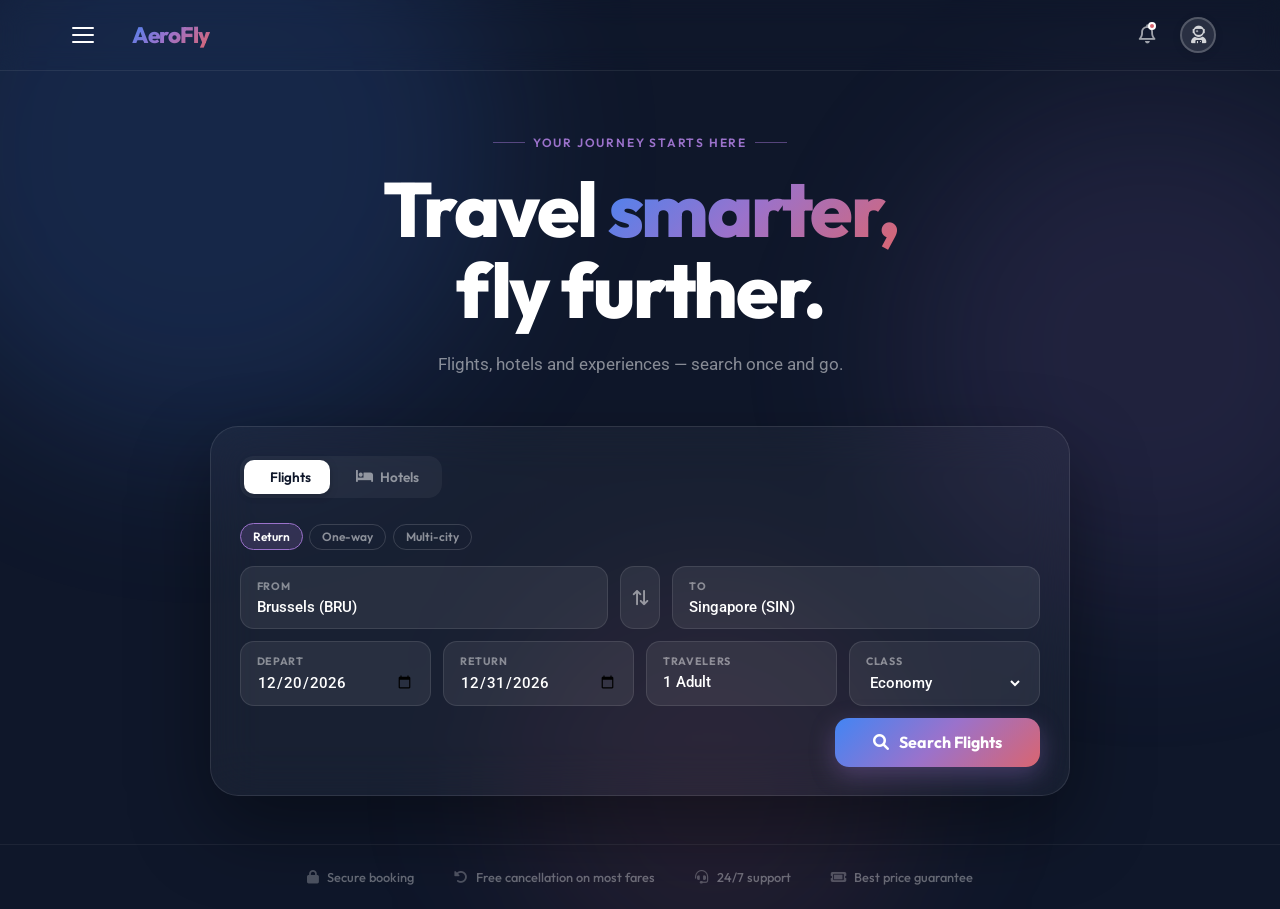
==== index.html @ 076c5e8e "Update index.html" ====
<!DOCTYPE html>
<html lang="en">
<head>
<meta charset="UTF-8">
<meta name="viewport" content="width=device-width, initial-scale=1.0, maximum-scale=1.0, user-scalable=no">
<title>AeroFly — Premium Travel</title>
<link href="https://cdnjs.cloudflare.com/ajax/libs/font-awesome/6.0.0/css/all.min.css" rel="stylesheet">
<link href="https://fonts.googleapis.com/css2?family=Outfit:wght@300;400;500;600;700;800&family=Roboto:wght@400;500;700&display=swap" rel="stylesheet">
<link rel="stylesheet" href="css/global.css">
<style>
/* ================================================================
   INDEX — landing page only styles
================================================================ */

body { overflow-x: hidden; }

/* ── Hero ─────────────────────────────────────────────────────── */
.hero {
  min-height: 100vh;
  background: #0F172A;
  display: flex;
  flex-direction: column;
  position: relative;
  overflow: hidden;
}

/* animated star field */
.stars {
  position: absolute;
  inset: 0;
  pointer-events: none;
  overflow: hidden;
}
.stars span {
  position: absolute;
  border-radius: 50%;
  background: white;
  animation: twinkle var(--d) ease-in-out infinite alternate;
  opacity: 0;
}
@keyframes twinkle {
  from { opacity: 0; transform: scale(.8); }
  to   { opacity: var(--o); transform: scale(1.2); }
}

/* gradient glow blobs */
.blob {
  position: absolute;
  border-radius: 50%;
  filter: blur(80px);
  pointer-events: none;
}
.blob-1 {
  width: 600px; height: 600px;
  background: rgba(66,133,244,.15);
  top: -150px; left: -100px;
  animation: drift 12s ease-in-out infinite alternate;
}
.blob-2 {
  width: 500px; height: 500px;
  background: rgba(155,114,203,.12);
  top: 100px; right: -120px;
  animation: drift 9s ease-in-out infinite alternate-reverse;
}
.blob-3 {
  width: 400px; height: 400px;
  background: rgba(217,101,112,.1);
  bottom: -80px; left: 40%;
  animation: drift 14s ease-in-out infinite alternate;
}
@keyframes drift {
  from { transform: translate(0, 0) scale(1); }
  to   { transform: translate(30px, 20px) scale(1.06); }
}

/* ── Header (dark variant) ─────────────────────────────────────── */
header {
  background: transparent;
  border-bottom: 1px solid rgba(255,255,255,.08);
  position: relative;
  z-index: 10;
}
header .logo { color: white; }
.icon-btn { color: rgba(255,255,255,.6); }
.icon-btn:hover { background: rgba(255,255,255,.1); color: white; }
.profile-char { background: rgba(255,255,255,.1); color: rgba(255,255,255,.8); border-color: rgba(255,255,255,.2); }
.hamburger span { background: white; }

/* ── Hero content ──────────────────────────────────────────────── */
.hero-body {
  flex: 1;
  display: flex;
  flex-direction: column;
  align-items: center;
  justify-content: center;
  padding: 4rem 5% 3rem;
  position: relative;
  z-index: 2;
}

.hero-eyebrow {
  font-family: 'Outfit', sans-serif;
  font-size: .75rem;
  font-weight: 600;
  letter-spacing: .15em;
  text-transform: uppercase;
  color: var(--gemini-purple);
  margin-bottom: 1.2rem;
  display: flex;
  align-items: center;
  gap: .5rem;
}
.hero-eyebrow::before,
.hero-eyebrow::after {
  content: '';
  width: 32px; height: 1px;
  background: var(--gemini-purple);
  opacity: .5;
}

.hero-title {
  font-family: 'Outfit', sans-serif;
  font-size: clamp(2.6rem, 6vw, 5rem);
  font-weight: 800;
  line-height: 1.05;
  letter-spacing: -.03em;
  color: white;
  text-align: center;
  margin-bottom: 1.2rem;
  max-width: 820px;
}

.hero-title .grad {
  background: var(--gemini-gradient);
  -webkit-background-clip: text;
  -webkit-text-fill-color: transparent;
}

.hero-sub {
  font-size: 1.05rem;
  color: rgba(255,255,255,.5);
  text-align: center;
  max-width: 480px;
  line-height: 1.7;
  margin-bottom: 3rem;
}

/* ── Search card ───────────────────────────────────────────────── */
.search-card {
  background: rgba(255,255,255,.04);
  backdrop-filter: blur(24px);
  border: 1px solid rgba(255,255,255,.1);
  border-radius: 28px;
  padding: 1.8rem;
  width: 100%;
  max-width: 860px;
  box-shadow: 0 32px 80px rgba(0,0,0,.4);
}

/* ── Mode tabs ─────────────────────────────────────────────────── */
.mode-tabs {
  display: flex;
  gap: .4rem;
  margin-bottom: 1.6rem;
  background: rgba(255,255,255,.05);
  border-radius: 14px;
  padding: 4px;
  width: fit-content;
}
.mode-tab {
  font-family: 'Outfit', sans-serif;
  font-size: .85rem;
  font-weight: 600;
  padding: .5rem 1.2rem;
  border-radius: 10px;
  border: none;
  background: transparent;
  color: rgba(255,255,255,.5);
  cursor: pointer;
  transition: all .2s;
  display: flex;
  align-items: center;
  gap: .45rem;
}
.mode-tab.active {
  background: white;
  color: var(--text-dark);
  box-shadow: 0 2px 8px rgba(0,0,0,.2);
}
.mode-tab:hover:not(.active) {
  color: rgba(255,255,255,.85);
  background: rgba(255,255,255,.08);
}

/* ── Search panels ─────────────────────────────────────────────── */
.search-panel { display: none; }
.search-panel.active { display: block; }

/* ── Field rows ────────────────────────────────────────────────── */
.fields-row {
  display: grid;
  gap: .75rem;
  margin-bottom: .75rem;
}
.fields-row.cols-2 { grid-template-columns: 1fr 1fr; }
.fields-row.cols-3 { grid-template-columns: 1fr 1fr 1fr; }
.fields-row.cols-4 { grid-template-columns: 1fr 1fr 1fr 1fr; }

.field {
  display: flex;
  flex-direction: column;
  gap: .3rem;
  background: rgba(255,255,255,.07);
  border: 1px solid rgba(255,255,255,.1);
  border-radius: 14px;
  padding: .75rem 1rem;
  cursor: pointer;
  transition: all .2s;
  position: relative;
}
.field:hover, .field:focus-within {
  background: rgba(255,255,255,.11);
  border-color: rgba(155,114,203,.5);
}

.field label {
  font-family: 'Outfit', sans-serif;
  font-size: .67rem;
  font-weight: 700;
  text-transform: uppercase;
  letter-spacing: .06em;
  color: rgba(255,255,255,.45);
  pointer-events: none;
}

.field input,
.field select {
  background: transparent;
  border: none;
  outline: none;
  font-family: 'Roboto', sans-serif;
  font-size: .95rem;
  font-weight: 500;
  color: white;
  width: 100%;
  cursor: pointer;
}
.field select option { background: #1E293B; color: white; }
.field input::placeholder { color: rgba(255,255,255,.3); }

/* swap button between From/To */
.swap-wrap {
  display: flex;
  align-items: stretch;
  gap: .75rem;
}
.swap-btn {
  width: 40px;
  flex-shrink: 0;
  background: rgba(255,255,255,.07);
  border: 1px solid rgba(255,255,255,.1);
  border-radius: 14px;
  color: rgba(255,255,255,.5);
  font-size: .95rem;
  cursor: pointer;
  display: flex;
  align-items: center;
  justify-content: center;
  transition: all .2s;
  align-self: stretch;
}
.swap-btn:hover {
  background: rgba(155,114,203,.2);
  border-color: rgba(155,114,203,.4);
  color: white;
  transform: rotate(180deg);
}

/* traveler rows inside popup */
.travelers-popup-wrap {
  position: absolute;
  top: calc(100% + 8px);
  left: 0;
  right: 0;
  background: #1E293B;
  border: 1px solid rgba(255,255,255,.12);
  border-radius: 16px;
  padding: 1rem;
  z-index: 200;
  box-shadow: 0 20px 60px rgba(0,0,0,.5);
  display: none;
}
.travelers-popup-wrap.open { display: block; }

.t-row {
  display: flex;
  align-items: center;
  justify-content: space-between;
  padding: .55rem 0;
  border-bottom: 1px solid rgba(255,255,255,.07);
}
.t-row:last-of-type { border-bottom: none; }
.t-label { color: white; font-weight: 600; font-size: .9rem; }
.t-age { font-size: .72rem; color: rgba(255,255,255,.4); }

.t-counter { display: flex; align-items: center; gap: .5rem; }
.t-btn {
  width: 28px; height: 28px;
  border-radius: 50%;
  border: 1.5px solid rgba(255,255,255,.2);
  background: transparent;
  color: white;
  font-size: 1rem;
  font-weight: 700;
  cursor: pointer;
  display: flex; align-items: center; justify-content: center;
  transition: all .2s;
  line-height: 1;
}
.t-btn:hover:not(:disabled) { border-color: var(--gemini-purple); color: var(--gemini-purple); }
.t-btn:disabled { opacity: .3; cursor: not-allowed; }
.t-val { min-width: 20px; text-align: center; font-weight: 700; color: white; font-family: 'Outfit', sans-serif; }

.t-done {
  width: 100%;
  margin-top: .75rem;
  background: var(--gemini-gradient);
  border: none;
  border-radius: 10px;
  padding: .55rem;
  color: white;
  font-family: 'Outfit', sans-serif;
  font-weight: 700;
  font-size: .85rem;
  cursor: pointer;
}

/* ── Trip type pills ───────────────────────────────────────────── */
.trip-pills {
  display: flex;
  gap: .4rem;
  margin-bottom: 1rem;
  flex-wrap: wrap;
}
.trip-pill {
  font-family: 'Outfit', sans-serif;
  font-size: .75rem;
  font-weight: 600;
  padding: .3rem .75rem;
  border-radius: 20px;
  border: 1.5px solid rgba(255,255,255,.15);
  background: transparent;
  color: rgba(255,255,255,.5);
  cursor: pointer;
  transition: all .2s;
}
.trip-pill.active {
  border-color: var(--gemini-purple);
  background: rgba(155,114,203,.2);
  color: white;
}

/* ── Search button ─────────────────────────────────────────────── */
.search-btn-row {
  display: flex;
  justify-content: flex-end;
  margin-top: .75rem;
}
.search-btn {
  background: var(--gemini-gradient);
  color: white;
  border: none;
  border-radius: 14px;
  padding: .9rem 2.4rem;
  font-family: 'Outfit', sans-serif;
  font-size: 1rem;
  font-weight: 700;
  cursor: pointer;
  display: flex;
  align-items: center;
  gap: .6rem;
  transition: all .2s;
  box-shadow: 0 8px 24px rgba(155,114,203,.35);
}
.search-btn:hover {
  transform: translateY(-2px);
  box-shadow: 0 12px 32px rgba(155,114,203,.45);
}
.search-btn i { font-size: 1rem; }

/* ── Trust bar ─────────────────────────────────────────────────── */
.trust-bar {
  display: flex;
  gap: 2.5rem;
  justify-content: center;
  padding: 1.5rem 5%;
  position: relative;
  z-index: 2;
  border-top: 1px solid rgba(255,255,255,.06);
  flex-wrap: wrap;
}
.trust-item {
  display: flex;
  align-items: center;
  gap: .5rem;
  font-size: .8rem;
  color: rgba(255,255,255,.35);
  font-family: 'Outfit', sans-serif;
  font-weight: 500;
}
.trust-item i { color: rgba(255,255,255,.25); font-size: .85rem; }

/* ── Responsive ────────────────────────────────────────────────── */
@media (max-width: 700px) {
  .fields-row.cols-4 { grid-template-columns: 1fr 1fr; }
  .fields-row.cols-3 { grid-template-columns: 1fr 1fr; }
  .fields-row.cols-2 { grid-template-columns: 1fr; }
  .swap-wrap { flex-direction: column; }
  .swap-btn  { width: 100%; height: 40px; }
  .search-btn-row { justify-content: stretch; }
  .search-btn { width: 100%; justify-content: center; }
  .hero-title { font-size: 2.4rem; }
}

/* nav dropdown dark override */
.nav-dropdown {
  background: rgba(15,23,42,.95);
  border-color: rgba(255,255,255,.1);
}
.nav-dropdown a { color: rgba(255,255,255,.8); border-bottom-color: rgba(255,255,255,.08); }
.nav-dropdown a:hover { background: rgba(255,255,255,.05); color: white; }
</style>
</head>
<body>

<div class="hero">
  <div class="stars" id="stars"></div>
  <div class="blob blob-1"></div>
  <div class="blob blob-2"></div>
  <div class="blob blob-3"></div>

  <!-- HEADER -->
  <header>
    <div class="logo-menu-group">
      <div class="hamburger" id="menuToggle">
        <span></span><span></span><span></span>
      </div>
      <div class="logo">
        <i class="fa-solid fa-sparkles" style="font-size:1.1rem;margin-right:6px;"></i>AeroFly
      </div>
    </div>
    <div class="nav-dropdown" id="navDropdown">
      <a href="index.html" class="active-link"><i class="fa-solid fa-house" style="margin-right:8px;"></i> Home</a>
      <a href="pages/aerofly.html"><i class="fa-solid fa-plane-up" style="margin-right:8px;"></i> Flights</a>
      <a href="pages/aerohotel.html"><i class="fa-solid fa-bed" style="margin-right:8px;"></i> Hotels</a>
    </div>
    <div class="user-actions">
      <button class="icon-btn" title="Notifications">
        <i class="fa-regular fa-bell"></i>
        <div class="notification-badge"></div>
      </button>
      <div class="profile-char" title="Account">
        <i class="fa-solid fa-user-astronaut"></i>
      </div>
    </div>
  </header>

  <!-- HERO BODY -->
  <div class="hero-body">
    <div class="hero-eyebrow">Your Journey Starts Here</div>

    <h1 class="hero-title">
      Travel <span class="grad">smarter,</span><br>fly further.
    </h1>

    <p class="hero-sub">
      Flights, hotels and experiences — search once and go.
    </p>

    <!-- SEARCH CARD -->
    <div class="search-card">

      <!-- Mode tabs: Flights / Hotels -->
      <div class="mode-tabs">
        <button class="mode-tab active" id="tab-flights" onclick="switchMode('flights')">
          <i class="fa-solid fa-plane-up"></i> Flights
        </button>
        <button class="mode-tab" id="tab-hotels" onclick="switchMode('hotels')">
          <i class="fa-solid fa-bed"></i> Hotels
        </button>
      </div>

      <!-- ── FLIGHTS PANEL ── -->
      <div class="search-panel active" id="panel-flights">

        <!-- Trip type -->
        <div class="trip-pills">
          <button class="trip-pill active" onclick="setTrip(this,'return')">Return</button>
          <button class="trip-pill" onclick="setTrip(this,'oneway')">One-way</button>
          <button class="trip-pill" onclick="setTrip(this,'multi')">Multi-city</button>
        </div>

        <!-- From / Swap / To -->
        <div class="swap-wrap" style="margin-bottom:.75rem;">
          <div class="field" style="flex:1;">
            <label>From</label>
            <input type="text" id="f-from" placeholder="City or airport" value="Brussels (BRU)">
          </div>
          <button class="swap-btn" title="Swap" onclick="swapLocations()">
            <i class="fa-solid fa-arrow-right-arrow-left" style="transform:rotate(90deg)"></i>
          </button>
          <div class="field" style="flex:1;">
            <label>To</label>
            <input type="text" id="f-to" placeholder="City or airport" value="Singapore (SIN)">
          </div>
        </div>

        <!-- Dates + Travelers + Class -->
        <div class="fields-row cols-4">
          <div class="field">
            <label>Depart</label>
            <input type="date" id="f-depart" value="">
          </div>
          <div class="field" id="f-return-wrap">
            <label>Return</label>
            <input type="date" id="f-return" value="">
          </div>
          <div class="field" style="position:relative;" onclick="toggleTravelers(event)">
            <label>Travelers</label>
            <input type="text" id="f-travelers-display" readonly placeholder="1 Adult" style="cursor:pointer;">
            <!-- Travelers mini-popup -->
            <div class="travelers-popup-wrap" id="travelers-popup" onclick="event.stopPropagation()">
              <div class="t-row">
                <div><div class="t-label">Adults</div><div class="t-age">Age 12+</div></div>
                <div class="t-counter">
                  <button class="t-btn" id="a-minus" onclick="adj('a',-1)">−</button>
                  <span class="t-val" id="a-val">1</span>
                  <button class="t-btn" onclick="adj('a',1)">+</button>
                </div>
              </div>
              <div class="t-row">
                <div><div class="t-label">Children</div><div class="t-age">Age 2–11</div></div>
                <div class="t-counter">
                  <button class="t-btn" id="c-minus" onclick="adj('c',-1)">−</button>
                  <span class="t-val" id="c-val">0</span>
                  <button class="t-btn" onclick="adj('c',1)">+</button>
                </div>
              </div>
              <div class="t-row">
                <div><div class="t-label">Infants</div><div class="t-age">Under 2</div></div>
                <div class="t-counter">
                  <button class="t-btn" id="i-minus" onclick="adj('i',-1)">−</button>
                  <span class="t-val" id="i-val">0</span>
                  <button class="t-btn" onclick="adj('i',1)">+</button>
                </div>
              </div>
              <button class="t-done" onclick="closeTravelers()">Done</button>
            </div>
          </div>
          <div class="field">
            <label>Class</label>
            <select id="f-class">
              <option value="economy">Economy</option>
              <option value="premium">Premium</option>
              <option value="first">First Class</option>
            </select>
          </div>
        </div>

        <div class="search-btn-row">
          <button class="search-btn" onclick="searchFlights()">
            <i class="fa-solid fa-magnifying-glass"></i> Search Flights
          </button>
        </div>
      </div>

      <!-- ── HOTELS PANEL ── -->
      <div class="search-panel" id="panel-hotels">

        <!-- Destination -->
        <div class="fields-row cols-2" style="margin-bottom:.75rem;">
          <div class="field" style="grid-column:1/-1;">
            <label>Destination</label>
            <input type="text" id="h-dest" placeholder="City, hotel or landmark" value="Singapore">
          </div>
        </div>

        <!-- Check-in / Check-out / Guests / Rooms -->
        <div class="fields-row cols-4">
          <div class="field">
            <label>Check-in</label>
            <input type="date" id="h-checkin">
          </div>
          <div class="field">
            <label>Check-out</label>
            <input type="date" id="h-checkout">
          </div>
          <div class="field">
            <label>Guests</label>
            <select id="h-guests">
              <option>1 guest</option>
              <option selected>2 guests</option>
              <option>3 guests</option>
              <option>4 guests</option>
              <option>5+ guests</option>
            </select>
          </div>
          <div class="field">
            <label>Rooms</label>
            <select id="h-rooms">
              <option selected>1 room</option>
              <option>2 rooms</option>
              <option>3 rooms</option>
            </select>
          </div>
        </div>

        <div class="search-btn-row">
          <button class="search-btn" onclick="searchHotels()">
            <i class="fa-solid fa-magnifying-glass"></i> Search Hotels
          </button>
        </div>
      </div>

    </div><!-- /.search-card -->
  </div><!-- /.hero-body -->

  <!-- TRUST BAR -->
  <div class="trust-bar">
    <div class="trust-item"><i class="fa-solid fa-lock"></i> Secure booking</div>
    <div class="trust-item"><i class="fa-solid fa-rotate-left"></i> Free cancellation on most fares</div>
    <div class="trust-item"><i class="fa-solid fa-headset"></i> 24/7 support</div>
    <div class="trust-item"><i class="fa-solid fa-ticket"></i> Best price guarantee</div>
  </div>

</div><!-- /.hero -->

<script src="js/global.js"></script>
<script>
/* ================================================================
   INDEX — search form logic
================================================================ */

// ── Stars ─────────────────────────────────────────────────────
(function buildStars() {
  const container = document.getElementById('stars');
  for (let i = 0; i < 120; i++) {
    const s = document.createElement('span');
    const size = Math.random() * 2.5 + .5;
    s.style.cssText = `
      width:${size}px; height:${size}px;
      top:${Math.random()*100}%;
      left:${Math.random()*100}%;
      --d:${(Math.random()*4+2).toFixed(1)}s;
      --o:${(Math.random()*.7+.1).toFixed(2)};
      animation-delay:${(Math.random()*5).toFixed(1)}s;
    `;
    container.appendChild(s);
  }
})();

// ── Default dates ──────────────────────────────────────────────
(function setDefaultDates() {
  const pad = n => String(n).padStart(2,'0');
  const fmt = d => `${d.getFullYear()}-${pad(d.getMonth()+1)}-${pad(d.getDate())}`;
  const dep = new Date(); dep.setDate(dep.getDate() + 14);
  const ret = new Date(); ret.setDate(ret.getDate() + 25);
  document.getElementById('f-depart').value  = fmt(dep);
  document.getElementById('f-return').value  = fmt(ret);
  document.getElementById('h-checkin').value  = fmt(dep);
  document.getElementById('h-checkout').value = fmt(ret);
})();

// ── Mode switch ────────────────────────────────────────────────
function switchMode(mode) {
  document.querySelectorAll('.mode-tab').forEach(t => t.classList.remove('active'));
  document.querySelectorAll('.search-panel').forEach(p => p.classList.remove('active'));
  document.getElementById('tab-' + mode).classList.add('active');
  document.getElementById('panel-' + mode).classList.add('active');
}

// ── Trip type pills ────────────────────────────────────────────
function setTrip(el, type) {
  document.querySelectorAll('.trip-pill').forEach(p => p.classList.remove('active'));
  el.classList.add('active');
  // Hide return date for one-way
  document.getElementById('f-return-wrap').style.display =
    type === 'oneway' ? 'none' : '';
}

// ── Swap From / To ─────────────────────────────────────────────
function swapLocations() {
  const a = document.getElementById('f-from');
  const b = document.getElementById('f-to');
  [a.value, b.value] = [b.value, a.value];
}

// ── Travelers popup ────────────────────────────────────────────
const PAX = { a: 1, c: 0, i: 0 };

function toggleTravelers(e) {
  e.stopPropagation();
  document.getElementById('travelers-popup').classList.toggle('open');
  updateTravelersBtn();
}
function closeTravelers() {
  document.getElementById('travelers-popup').classList.remove('open');
}
function adj(key, delta) {
  PAX[key] = Math.max(key === 'a' ? 1 : 0, PAX[key] + delta);
  document.getElementById(key + '-val').textContent = PAX[key];
  document.getElementById(key + '-minus').disabled = PAX[key] <= (key === 'a' ? 1 : 0);
  updateTravelersBtn();
}
function updateTravelersBtn() {
  const parts = [];
  if (PAX.a) parts.push(PAX.a + ' Adult' + (PAX.a > 1 ? 's' : ''));
  if (PAX.c) parts.push(PAX.c + ' Child' + (PAX.c > 1 ? 'ren' : ''));
  if (PAX.i) parts.push(PAX.i + ' Infant' + (PAX.i > 1 ? 's' : ''));
  document.getElementById('f-travelers-display').value = parts.join(', ');
}
updateTravelersBtn();

// Close popup when clicking outside
document.addEventListener('click', () => closeTravelers());

// ── Navigate to flights page ───────────────────────────────────
function searchFlights() {
  const from    = document.getElementById('f-from').value.trim();
  const to      = document.getElementById('f-to').value.trim();
  const depart  = document.getElementById('f-depart').value;
  const ret     = document.getElementById('f-return').value;
  const pax     = `${PAX.a}a${PAX.c}c${PAX.i}i`;
  const cls     = document.getElementById('f-class').value;

  // Pass search state as URL params so the flights page can pick them up
  const params = new URLSearchParams({ from, to, depart, return: ret, pax, class: cls });
  window.location.href = `pages/aerofly.html?${params}`;
}

// ── Navigate to hotels page ────────────────────────────────────
function searchHotels() {
  const dest     = document.getElementById('h-dest').value.trim();
  const checkin  = document.getElementById('h-checkin').value;
  const checkout = document.getElementById('h-checkout').value;
  const guests   = document.getElementById('h-guests').value;
  const rooms    = document.getElementById('h-rooms').value;

  const params = new URLSearchParams({ dest, checkin, checkout, guests, rooms });
  window.location.href = `pages/aerohotel.html?${params}`;
}
</script>
</body>
</html>
---- css/global.css ----
/* =================================================================
   AeroFly — global.css
   Shared design tokens, reset, base, header & nav
   Loaded by ALL pages.
================================================================= */

/* -----------------------------------------------------------------
   Design Tokens
----------------------------------------------------------------- */
:root {
  --gemini-blue:     #4285F4;
  --gemini-purple:   #9B72CB;
  --gemini-red:      #D96570;
  --gemini-gradient: linear-gradient(135deg, #4285F4 0%, #9B72CB 50%, #D96570 100%);

  --bg-color:    #F8F9FA;
  --text-dark:   #0F172A;
  --text-gray:   #64748B;
  --white:       #FFFFFF;
  --border-color:#E2E8F0;

  --card-shadow: 0 4px 20px rgba(15, 23, 42, 0.05);
  --glow-shadow: 0 12px 30px rgba(155, 114, 203, 0.2);
}

/* -----------------------------------------------------------------
   Reset & Base
----------------------------------------------------------------- */
*, *::before, *::after { margin: 0; padding: 0; box-sizing: border-box; }

body {
  background: var(--bg-color);
  color: var(--text-dark);
  font-family: 'Roboto', sans-serif;
  overflow-x: hidden;
}

h1, h2, h3, h4,
.logo, .price, .search-pill-btn,
.airline-name, .card-book-btn, .modal-btn {
  font-family: 'Outfit', sans-serif;
}

/* -----------------------------------------------------------------
   HEADER
----------------------------------------------------------------- */
header {
  position: sticky;
  top: 0;
  z-index: 100;
  display: flex;
  justify-content: space-between;
  align-items: center;
  background: rgba(255, 255, 255, 0.85);
  backdrop-filter: blur(12px);
  padding: 1rem 5%;
  border-bottom: 1px solid var(--border-color);
}

.logo-menu-group {
  display: flex;
  align-items: center;
  gap: 1.5rem;
}

.hamburger {
  display: flex;
  flex-direction: column;
  gap: 5px;
  cursor: pointer;
  padding: 8px;
  border-radius: 8px;
  transition: background .2s;
}
.hamburger:hover { background: var(--border-color); }
.hamburger span {
  display: block;
  width: 22px;
  height: 2px;
  background: var(--text-dark);
  border-radius: 2px;
  transition: all .3s;
}

/* Nav dropdown */
.nav-dropdown {
  position: absolute;
  top: 70px;
  left: 5%;
  background: rgba(255, 255, 255, 0.95);
  backdrop-filter: blur(16px);
  border: 1px solid var(--border-color);
  border-radius: 16px;
  box-shadow: 0 10px 40px rgba(0, 0, 0, 0.1);
  display: flex;
  flex-direction: column;
  min-width: 200px;
  opacity: 0;
  transform: translateY(-10px);
  pointer-events: none;
  transition: all .3s cubic-bezier(0.34, 1.56, 0.64, 1);
}
.nav-dropdown.active {
  opacity: 1;
  transform: translateY(0);
  pointer-events: all;
}
.nav-dropdown a {
  text-decoration: none;
  color: var(--text-dark);
  font-weight: 500;
  font-family: 'Outfit', sans-serif;
  padding: 1rem 1.5rem;
  border-bottom: 1px solid var(--border-color);
  transition: background .2s;
}
.nav-dropdown a:last-child { border-bottom: none; }
.nav-dropdown a:hover      { background: rgba(66, 133, 244, 0.05); color: var(--gemini-blue); }
.nav-dropdown a.active-link { color: var(--gemini-purple); font-weight: 700; }

.logo {
  font-size: 1.4rem;
  font-weight: 800;
  letter-spacing: -0.02em;
  background: var(--gemini-gradient);
  -webkit-background-clip: text;
  -webkit-text-fill-color: transparent;
  text-decoration: none;
}

.user-actions {
  display: flex;
  align-items: center;
  gap: 1rem;
}

.icon-btn {
  background: none;
  border: none;
  color: var(--text-gray);
  font-size: 1.2rem;
  cursor: pointer;
  padding: 8px;
  border-radius: 50%;
  transition: all .2s;
  position: relative;
}
.icon-btn:hover { background: var(--border-color); color: var(--text-dark); }

.notification-badge {
  position: absolute;
  top: 6px;
  right: 8px;
  width: 8px;
  height: 8px;
  background: var(--gemini-red);
  border-radius: 50%;
  border: 2px solid var(--white);
}

.profile-char {
  display: flex;
  align-items: center;
  justify-content: center;
  width: 36px;
  height: 36px;
  border-radius: 50%;
  background: linear-gradient(135deg, #E2E8F0, #CBD5E1);
  color: #475569;
  font-size: 1.1rem;
  cursor: pointer;
  transition: transform .2s;
  border: 2px solid var(--white);
  box-shadow: 0 2px 8px rgba(0, 0, 0, 0.1);
}
.profile-char:hover { transform: scale(1.05); }
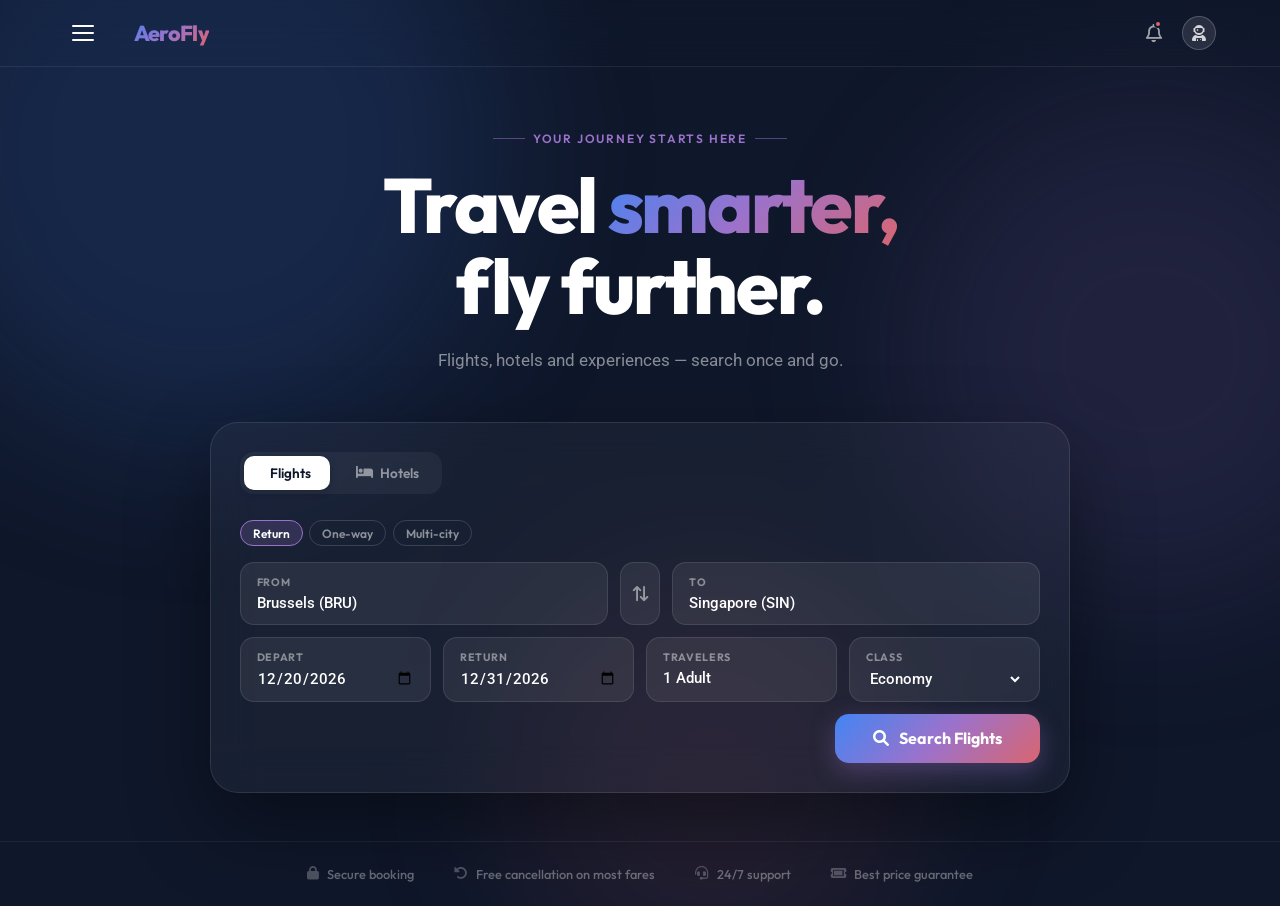
==== commit 654d7b67: "Refactor index.html for improved structure and styles" ====
--- a/index.html
+++ b/index.html
@@ -6,15 +6,10 @@
 <title>AeroFly — Premium Travel</title>
 <link href="https://cdnjs.cloudflare.com/ajax/libs/font-awesome/6.0.0/css/all.min.css" rel="stylesheet">
 <link href="https://fonts.googleapis.com/css2?family=Outfit:wght@300;400;500;600;700;800&family=Roboto:wght@400;500;700&display=swap" rel="stylesheet">
-<link rel="stylesheet" href="css/global.css">
+<link rel="stylesheet" href="dreamo-fixed/css/global.css">
 <style>
-/* ================================================================
-   INDEX — landing page only styles
-================================================================ */
-
 body { overflow-x: hidden; }
 
-/* ── Hero ─────────────────────────────────────────────────────── */
 .hero {
   min-height: 100vh;
   background: #0F172A;
@@ -24,396 +19,184 @@
   overflow: hidden;
 }
 
-/* animated star field */
-.stars {
-  position: absolute;
-  inset: 0;
-  pointer-events: none;
-  overflow: hidden;
-}
+.stars { position: absolute; inset: 0; pointer-events: none; overflow: hidden; }
 .stars span {
-  position: absolute;
-  border-radius: 50%;
-  background: white;
-  animation: twinkle var(--d) ease-in-out infinite alternate;
-  opacity: 0;
+  position: absolute; border-radius: 50%; background: white;
+  animation: twinkle var(--d) ease-in-out infinite alternate; opacity: 0;
 }
 @keyframes twinkle {
   from { opacity: 0; transform: scale(.8); }
   to   { opacity: var(--o); transform: scale(1.2); }
 }
 
-/* gradient glow blobs */
-.blob {
-  position: absolute;
-  border-radius: 50%;
-  filter: blur(80px);
-  pointer-events: none;
-}
-.blob-1 {
-  width: 600px; height: 600px;
-  background: rgba(66,133,244,.15);
-  top: -150px; left: -100px;
-  animation: drift 12s ease-in-out infinite alternate;
-}
-.blob-2 {
-  width: 500px; height: 500px;
-  background: rgba(155,114,203,.12);
-  top: 100px; right: -120px;
-  animation: drift 9s ease-in-out infinite alternate-reverse;
-}
-.blob-3 {
-  width: 400px; height: 400px;
-  background: rgba(217,101,112,.1);
-  bottom: -80px; left: 40%;
-  animation: drift 14s ease-in-out infinite alternate;
-}
+.blob { position: absolute; border-radius: 50%; filter: blur(80px); pointer-events: none; }
+.blob-1 { width:600px; height:600px; background:rgba(66,133,244,.15); top:-150px; left:-100px; animation:drift 12s ease-in-out infinite alternate; }
+.blob-2 { width:500px; height:500px; background:rgba(155,114,203,.12); top:100px; right:-120px; animation:drift 9s ease-in-out infinite alternate-reverse; }
+.blob-3 { width:400px; height:400px; background:rgba(217,101,112,.1); bottom:-80px; left:40%; animation:drift 14s ease-in-out infinite alternate; }
 @keyframes drift {
-  from { transform: translate(0, 0) scale(1); }
-  to   { transform: translate(30px, 20px) scale(1.06); }
-}
-
-/* ── Header (dark variant) ─────────────────────────────────────── */
+  from { transform: translate(0,0) scale(1); }
+  to   { transform: translate(30px,20px) scale(1.06); }
+}
+
 header {
   background: transparent;
   border-bottom: 1px solid rgba(255,255,255,.08);
-  position: relative;
-  z-index: 10;
-}
-header .logo { color: white; }
+  position: relative; z-index: 10;
+}
 .icon-btn { color: rgba(255,255,255,.6); }
 .icon-btn:hover { background: rgba(255,255,255,.1); color: white; }
 .profile-char { background: rgba(255,255,255,.1); color: rgba(255,255,255,.8); border-color: rgba(255,255,255,.2); }
 .hamburger span { background: white; }
-
-/* ── Hero content ──────────────────────────────────────────────── */
+.nav-dropdown { background: rgba(15,23,42,.95); border-color: rgba(255,255,255,.1); }
+.nav-dropdown a { color: rgba(255,255,255,.8); border-bottom-color: rgba(255,255,255,.08); }
+.nav-dropdown a:hover { background: rgba(255,255,255,.05); color: white; }
+
 .hero-body {
-  flex: 1;
-  display: flex;
-  flex-direction: column;
-  align-items: center;
-  justify-content: center;
-  padding: 4rem 5% 3rem;
-  position: relative;
-  z-index: 2;
+  flex: 1; display: flex; flex-direction: column;
+  align-items: center; justify-content: center;
+  padding: 4rem 5% 3rem; position: relative; z-index: 2;
 }
 
 .hero-eyebrow {
-  font-family: 'Outfit', sans-serif;
-  font-size: .75rem;
-  font-weight: 600;
-  letter-spacing: .15em;
-  text-transform: uppercase;
-  color: var(--gemini-purple);
-  margin-bottom: 1.2rem;
-  display: flex;
-  align-items: center;
-  gap: .5rem;
-}
-.hero-eyebrow::before,
-.hero-eyebrow::after {
-  content: '';
-  width: 32px; height: 1px;
-  background: var(--gemini-purple);
-  opacity: .5;
-}
+  font-family: 'Outfit', sans-serif; font-size: .75rem; font-weight: 600;
+  letter-spacing: .15em; text-transform: uppercase; color: #9B72CB;
+  margin-bottom: 1.2rem; display: flex; align-items: center; gap: .5rem;
+}
+.hero-eyebrow::before, .hero-eyebrow::after { content:''; width:32px; height:1px; background:#9B72CB; opacity:.5; }
 
 .hero-title {
   font-family: 'Outfit', sans-serif;
   font-size: clamp(2.6rem, 6vw, 5rem);
-  font-weight: 800;
-  line-height: 1.05;
-  letter-spacing: -.03em;
-  color: white;
-  text-align: center;
-  margin-bottom: 1.2rem;
-  max-width: 820px;
-}
-
+  font-weight: 800; line-height: 1.05; letter-spacing: -.03em;
+  color: white; text-align: center; margin-bottom: 1.2rem; max-width: 820px;
+}
 .hero-title .grad {
-  background: var(--gemini-gradient);
-  -webkit-background-clip: text;
-  -webkit-text-fill-color: transparent;
-}
-
-.hero-sub {
-  font-size: 1.05rem;
-  color: rgba(255,255,255,.5);
-  text-align: center;
-  max-width: 480px;
-  line-height: 1.7;
-  margin-bottom: 3rem;
-}
-
-/* ── Search card ───────────────────────────────────────────────── */
+  background: linear-gradient(135deg, #4285F4 0%, #9B72CB 50%, #D96570 100%);
+  -webkit-background-clip: text; -webkit-text-fill-color: transparent;
+}
+
+.hero-sub { font-size: 1.05rem; color: rgba(255,255,255,.5); text-align: center; max-width: 480px; line-height: 1.7; margin-bottom: 3rem; }
+
 .search-card {
-  background: rgba(255,255,255,.04);
-  backdrop-filter: blur(24px);
-  border: 1px solid rgba(255,255,255,.1);
-  border-radius: 28px;
-  padding: 1.8rem;
-  width: 100%;
-  max-width: 860px;
+  background: rgba(255,255,255,.04); backdrop-filter: blur(24px);
+  border: 1px solid rgba(255,255,255,.1); border-radius: 28px;
+  padding: 1.8rem; width: 100%; max-width: 860px;
   box-shadow: 0 32px 80px rgba(0,0,0,.4);
 }
 
-/* ── Mode tabs ─────────────────────────────────────────────────── */
 .mode-tabs {
-  display: flex;
-  gap: .4rem;
-  margin-bottom: 1.6rem;
-  background: rgba(255,255,255,.05);
-  border-radius: 14px;
-  padding: 4px;
-  width: fit-content;
+  display: flex; gap: .4rem; margin-bottom: 1.6rem;
+  background: rgba(255,255,255,.05); border-radius: 14px;
+  padding: 4px; width: fit-content;
 }
 .mode-tab {
-  font-family: 'Outfit', sans-serif;
-  font-size: .85rem;
-  font-weight: 600;
-  padding: .5rem 1.2rem;
-  border-radius: 10px;
-  border: none;
-  background: transparent;
-  color: rgba(255,255,255,.5);
-  cursor: pointer;
-  transition: all .2s;
-  display: flex;
-  align-items: center;
-  gap: .45rem;
-}
-.mode-tab.active {
-  background: white;
-  color: var(--text-dark);
-  box-shadow: 0 2px 8px rgba(0,0,0,.2);
-}
-.mode-tab:hover:not(.active) {
-  color: rgba(255,255,255,.85);
-  background: rgba(255,255,255,.08);
-}
-
-/* ── Search panels ─────────────────────────────────────────────── */
+  font-family: 'Outfit', sans-serif; font-size: .85rem; font-weight: 600;
+  padding: .5rem 1.2rem; border-radius: 10px; border: none;
+  background: transparent; color: rgba(255,255,255,.5);
+  cursor: pointer; transition: all .2s; display: flex; align-items: center; gap: .45rem;
+}
+.mode-tab.active { background: white; color: #0F172A; box-shadow: 0 2px 8px rgba(0,0,0,.2); }
+.mode-tab:hover:not(.active) { color: rgba(255,255,255,.85); background: rgba(255,255,255,.08); }
+
 .search-panel { display: none; }
 .search-panel.active { display: block; }
 
-/* ── Field rows ────────────────────────────────────────────────── */
-.fields-row {
-  display: grid;
-  gap: .75rem;
-  margin-bottom: .75rem;
-}
+.fields-row { display: grid; gap: .75rem; margin-bottom: .75rem; }
 .fields-row.cols-2 { grid-template-columns: 1fr 1fr; }
-.fields-row.cols-3 { grid-template-columns: 1fr 1fr 1fr; }
 .fields-row.cols-4 { grid-template-columns: 1fr 1fr 1fr 1fr; }
 
 .field {
-  display: flex;
-  flex-direction: column;
-  gap: .3rem;
-  background: rgba(255,255,255,.07);
-  border: 1px solid rgba(255,255,255,.1);
-  border-radius: 14px;
-  padding: .75rem 1rem;
-  cursor: pointer;
-  transition: all .2s;
-  position: relative;
-}
-.field:hover, .field:focus-within {
-  background: rgba(255,255,255,.11);
-  border-color: rgba(155,114,203,.5);
-}
-
+  display: flex; flex-direction: column; gap: .3rem;
+  background: rgba(255,255,255,.07); border: 1px solid rgba(255,255,255,.1);
+  border-radius: 14px; padding: .75rem 1rem;
+  cursor: pointer; transition: all .2s; position: relative;
+}
+.field:hover, .field:focus-within { background: rgba(255,255,255,.11); border-color: rgba(155,114,203,.5); }
 .field label {
-  font-family: 'Outfit', sans-serif;
-  font-size: .67rem;
-  font-weight: 700;
-  text-transform: uppercase;
-  letter-spacing: .06em;
-  color: rgba(255,255,255,.45);
-  pointer-events: none;
-}
-
-.field input,
-.field select {
-  background: transparent;
-  border: none;
-  outline: none;
-  font-family: 'Roboto', sans-serif;
-  font-size: .95rem;
-  font-weight: 500;
-  color: white;
-  width: 100%;
-  cursor: pointer;
+  font-family: 'Outfit', sans-serif; font-size: .67rem; font-weight: 700;
+  text-transform: uppercase; letter-spacing: .06em;
+  color: rgba(255,255,255,.45); pointer-events: none;
+}
+.field input, .field select {
+  background: transparent; border: none; outline: none;
+  font-family: 'Roboto', sans-serif; font-size: .95rem;
+  font-weight: 500; color: white; width: 100%; cursor: pointer;
 }
 .field select option { background: #1E293B; color: white; }
 .field input::placeholder { color: rgba(255,255,255,.3); }
 
-/* swap button between From/To */
-.swap-wrap {
-  display: flex;
-  align-items: stretch;
-  gap: .75rem;
-}
+.swap-wrap { display: flex; align-items: stretch; gap: .75rem; }
 .swap-btn {
-  width: 40px;
-  flex-shrink: 0;
-  background: rgba(255,255,255,.07);
-  border: 1px solid rgba(255,255,255,.1);
-  border-radius: 14px;
-  color: rgba(255,255,255,.5);
-  font-size: .95rem;
-  cursor: pointer;
-  display: flex;
-  align-items: center;
-  justify-content: center;
-  transition: all .2s;
-  align-self: stretch;
-}
-.swap-btn:hover {
-  background: rgba(155,114,203,.2);
-  border-color: rgba(155,114,203,.4);
-  color: white;
-  transform: rotate(180deg);
-}
-
-/* traveler rows inside popup */
+  width: 40px; flex-shrink: 0;
+  background: rgba(255,255,255,.07); border: 1px solid rgba(255,255,255,.1);
+  border-radius: 14px; color: rgba(255,255,255,.5);
+  font-size: .95rem; cursor: pointer;
+  display: flex; align-items: center; justify-content: center;
+  transition: all .2s; align-self: stretch;
+}
+.swap-btn:hover { background: rgba(155,114,203,.2); border-color: rgba(155,114,203,.4); color: white; transform: rotate(180deg); }
+
 .travelers-popup-wrap {
-  position: absolute;
-  top: calc(100% + 8px);
-  left: 0;
-  right: 0;
-  background: #1E293B;
-  border: 1px solid rgba(255,255,255,.12);
-  border-radius: 16px;
-  padding: 1rem;
-  z-index: 200;
-  box-shadow: 0 20px 60px rgba(0,0,0,.5);
-  display: none;
+  position: absolute; top: calc(100% + 8px); left: 0; right: 0;
+  background: #1E293B; border: 1px solid rgba(255,255,255,.12);
+  border-radius: 16px; padding: 1rem; z-index: 200;
+  box-shadow: 0 20px 60px rgba(0,0,0,.5); display: none;
 }
 .travelers-popup-wrap.open { display: block; }
-
 .t-row {
-  display: flex;
-  align-items: center;
-  justify-content: space-between;
-  padding: .55rem 0;
-  border-bottom: 1px solid rgba(255,255,255,.07);
+  display: flex; align-items: center; justify-content: space-between;
+  padding: .55rem 0; border-bottom: 1px solid rgba(255,255,255,.07);
 }
 .t-row:last-of-type { border-bottom: none; }
 .t-label { color: white; font-weight: 600; font-size: .9rem; }
 .t-age { font-size: .72rem; color: rgba(255,255,255,.4); }
-
 .t-counter { display: flex; align-items: center; gap: .5rem; }
 .t-btn {
-  width: 28px; height: 28px;
-  border-radius: 50%;
-  border: 1.5px solid rgba(255,255,255,.2);
-  background: transparent;
-  color: white;
-  font-size: 1rem;
-  font-weight: 700;
-  cursor: pointer;
-  display: flex; align-items: center; justify-content: center;
-  transition: all .2s;
-  line-height: 1;
-}
-.t-btn:hover:not(:disabled) { border-color: var(--gemini-purple); color: var(--gemini-purple); }
+  width: 28px; height: 28px; border-radius: 50%;
+  border: 1.5px solid rgba(255,255,255,.2); background: transparent;
+  color: white; font-size: 1rem; font-weight: 700; cursor: pointer;
+  display: flex; align-items: center; justify-content: center; transition: all .2s; line-height: 1;
+}
+.t-btn:hover:not(:disabled) { border-color: #9B72CB; color: #9B72CB; }
 .t-btn:disabled { opacity: .3; cursor: not-allowed; }
 .t-val { min-width: 20px; text-align: center; font-weight: 700; color: white; font-family: 'Outfit', sans-serif; }
-
 .t-done {
-  width: 100%;
-  margin-top: .75rem;
-  background: var(--gemini-gradient);
-  border: none;
-  border-radius: 10px;
-  padding: .55rem;
-  color: white;
-  font-family: 'Outfit', sans-serif;
-  font-weight: 700;
-  font-size: .85rem;
-  cursor: pointer;
-}
-
-/* ── Trip type pills ───────────────────────────────────────────── */
-.trip-pills {
-  display: flex;
-  gap: .4rem;
-  margin-bottom: 1rem;
-  flex-wrap: wrap;
-}
+  width: 100%; margin-top: .75rem;
+  background: linear-gradient(135deg, #4285F4 0%, #9B72CB 50%, #D96570 100%);
+  border: none; border-radius: 10px; padding: .55rem; color: white;
+  font-family: 'Outfit', sans-serif; font-weight: 700; font-size: .85rem; cursor: pointer;
+}
+
+.trip-pills { display: flex; gap: .4rem; margin-bottom: 1rem; flex-wrap: wrap; }
 .trip-pill {
-  font-family: 'Outfit', sans-serif;
-  font-size: .75rem;
-  font-weight: 600;
-  padding: .3rem .75rem;
-  border-radius: 20px;
-  border: 1.5px solid rgba(255,255,255,.15);
-  background: transparent;
-  color: rgba(255,255,255,.5);
-  cursor: pointer;
-  transition: all .2s;
-}
-.trip-pill.active {
-  border-color: var(--gemini-purple);
-  background: rgba(155,114,203,.2);
-  color: white;
-}
-
-/* ── Search button ─────────────────────────────────────────────── */
-.search-btn-row {
-  display: flex;
-  justify-content: flex-end;
-  margin-top: .75rem;
-}
+  font-family: 'Outfit', sans-serif; font-size: .75rem; font-weight: 600;
+  padding: .3rem .75rem; border-radius: 20px;
+  border: 1.5px solid rgba(255,255,255,.15); background: transparent;
+  color: rgba(255,255,255,.5); cursor: pointer; transition: all .2s;
+}
+.trip-pill.active { border-color: #9B72CB; background: rgba(155,114,203,.2); color: white; }
+
+.search-btn-row { display: flex; justify-content: flex-end; margin-top: .75rem; }
 .search-btn {
-  background: var(--gemini-gradient);
-  color: white;
-  border: none;
-  border-radius: 14px;
-  padding: .9rem 2.4rem;
-  font-family: 'Outfit', sans-serif;
-  font-size: 1rem;
-  font-weight: 700;
-  cursor: pointer;
-  display: flex;
-  align-items: center;
-  gap: .6rem;
-  transition: all .2s;
+  background: linear-gradient(135deg, #4285F4 0%, #9B72CB 50%, #D96570 100%);
+  color: white; border: none; border-radius: 14px;
+  padding: .9rem 2.4rem; font-family: 'Outfit', sans-serif;
+  font-size: 1rem; font-weight: 700; cursor: pointer;
+  display: flex; align-items: center; gap: .6rem; transition: all .2s;
   box-shadow: 0 8px 24px rgba(155,114,203,.35);
 }
-.search-btn:hover {
-  transform: translateY(-2px);
-  box-shadow: 0 12px 32px rgba(155,114,203,.45);
-}
-.search-btn i { font-size: 1rem; }
-
-/* ── Trust bar ─────────────────────────────────────────────────── */
+.search-btn:hover { transform: translateY(-2px); box-shadow: 0 12px 32px rgba(155,114,203,.45); }
+
 .trust-bar {
-  display: flex;
-  gap: 2.5rem;
-  justify-content: center;
-  padding: 1.5rem 5%;
-  position: relative;
-  z-index: 2;
-  border-top: 1px solid rgba(255,255,255,.06);
-  flex-wrap: wrap;
-}
-.trust-item {
-  display: flex;
-  align-items: center;
-  gap: .5rem;
-  font-size: .8rem;
-  color: rgba(255,255,255,.35);
-  font-family: 'Outfit', sans-serif;
-  font-weight: 500;
-}
+  display: flex; gap: 2.5rem; justify-content: center;
+  padding: 1.5rem 5%; position: relative; z-index: 2;
+  border-top: 1px solid rgba(255,255,255,.06); flex-wrap: wrap;
+}
+.trust-item { display: flex; align-items: center; gap: .5rem; font-size: .8rem; color: rgba(255,255,255,.35); font-family: 'Outfit', sans-serif; font-weight: 500; }
 .trust-item i { color: rgba(255,255,255,.25); font-size: .85rem; }
 
-/* ── Responsive ────────────────────────────────────────────────── */
 @media (max-width: 700px) {
   .fields-row.cols-4 { grid-template-columns: 1fr 1fr; }
-  .fields-row.cols-3 { grid-template-columns: 1fr 1fr; }
   .fields-row.cols-2 { grid-template-columns: 1fr; }
   .swap-wrap { flex-direction: column; }
   .swap-btn  { width: 100%; height: 40px; }
@@ -421,14 +204,6 @@
   .search-btn { width: 100%; justify-content: center; }
   .hero-title { font-size: 2.4rem; }
 }
-
-/* nav dropdown dark override */
-.nav-dropdown {
-  background: rgba(15,23,42,.95);
-  border-color: rgba(255,255,255,.1);
-}
-.nav-dropdown a { color: rgba(255,255,255,.8); border-bottom-color: rgba(255,255,255,.08); }
-.nav-dropdown a:hover { background: rgba(255,255,255,.05); color: white; }
 </style>
 </head>
 <body>
@@ -439,20 +214,24 @@
   <div class="blob blob-2"></div>
   <div class="blob blob-3"></div>
 
-  <!-- HEADER -->
   <header>
     <div class="logo-menu-group">
-      <div class="hamburger" id="menuToggle">
-        <span></span><span></span><span></span>
-      </div>
+      <div class="hamburger" id="menuToggle"><span></span><span></span><span></span></div>
       <div class="logo">
         <i class="fa-solid fa-sparkles" style="font-size:1.1rem;margin-right:6px;"></i>AeroFly
       </div>
     </div>
     <div class="nav-dropdown" id="navDropdown">
-      <a href="index.html" class="active-link"><i class="fa-solid fa-house" style="margin-right:8px;"></i> Home</a>
-      <a href="pages/aerofly.html"><i class="fa-solid fa-plane-up" style="margin-right:8px;"></i> Flights</a>
-      <a href="pages/aerohotel.html"><i class="fa-solid fa-bed" style="margin-right:8px;"></i> Hotels</a>
+      <a href="https://daydreamofyou1-coder.github.io/dreamo/dreamo-fixed/pages/aerofly.html">
+        <i class="fa-solid fa-plane-up" style="margin-right:8px;"></i> Flights
+        <span class="nav-dot"></span>
+      </a>
+      <a href="https://daydreamofyou1-coder.github.io/dreamo/dreamo-fixed/pages/aerohotel.html">
+        <i class="fa-solid fa-bed" style="margin-right:8px;"></i> Hotels
+      </a>
+      <a href="#">
+        <i class="fa-solid fa-compass" style="margin-right:8px;"></i> Experiences
+      </a>
     </div>
     <div class="user-actions">
       <button class="icon-btn" title="Notifications">
@@ -465,22 +244,12 @@
     </div>
   </header>
 
-  <!-- HERO BODY -->
   <div class="hero-body">
     <div class="hero-eyebrow">Your Journey Starts Here</div>
-
-    <h1 class="hero-title">
-      Travel <span class="grad">smarter,</span><br>fly further.
-    </h1>
-
-    <p class="hero-sub">
-      Flights, hotels and experiences — search once and go.
-    </p>
-
-    <!-- SEARCH CARD -->
+    <h1 class="hero-title">Travel <span class="grad">smarter,</span><br>fly further.</h1>
+    <p class="hero-sub">Flights, hotels and experiences — search once and go.</p>
+
     <div class="search-card">
-
-      <!-- Mode tabs: Flights / Hotels -->
       <div class="mode-tabs">
         <button class="mode-tab active" id="tab-flights" onclick="switchMode('flights')">
           <i class="fa-solid fa-plane-up"></i> Flights
@@ -490,17 +259,13 @@
         </button>
       </div>
 
-      <!-- ── FLIGHTS PANEL ── -->
+      <!-- FLIGHTS PANEL -->
       <div class="search-panel active" id="panel-flights">
-
-        <!-- Trip type -->
         <div class="trip-pills">
           <button class="trip-pill active" onclick="setTrip(this,'return')">Return</button>
           <button class="trip-pill" onclick="setTrip(this,'oneway')">One-way</button>
           <button class="trip-pill" onclick="setTrip(this,'multi')">Multi-city</button>
         </div>
-
-        <!-- From / Swap / To -->
         <div class="swap-wrap" style="margin-bottom:.75rem;">
           <div class="field" style="flex:1;">
             <label>From</label>
@@ -514,21 +279,18 @@
             <input type="text" id="f-to" placeholder="City or airport" value="Singapore (SIN)">
           </div>
         </div>
-
-        <!-- Dates + Travelers + Class -->
         <div class="fields-row cols-4">
           <div class="field">
             <label>Depart</label>
-            <input type="date" id="f-depart" value="">
+            <input type="date" id="f-depart">
           </div>
           <div class="field" id="f-return-wrap">
             <label>Return</label>
-            <input type="date" id="f-return" value="">
+            <input type="date" id="f-return">
           </div>
           <div class="field" style="position:relative;" onclick="toggleTravelers(event)">
             <label>Travelers</label>
             <input type="text" id="f-travelers-display" readonly placeholder="1 Adult" style="cursor:pointer;">
-            <!-- Travelers mini-popup -->
             <div class="travelers-popup-wrap" id="travelers-popup" onclick="event.stopPropagation()">
               <div class="t-row">
                 <div><div class="t-label">Adults</div><div class="t-age">Age 12+</div></div>
@@ -566,7 +328,6 @@
             </select>
           </div>
         </div>
-
         <div class="search-btn-row">
           <button class="search-btn" onclick="searchFlights()">
             <i class="fa-solid fa-magnifying-glass"></i> Search Flights
@@ -574,18 +335,14 @@
         </div>
       </div>
 
-      <!-- ── HOTELS PANEL ── -->
+      <!-- HOTELS PANEL -->
       <div class="search-panel" id="panel-hotels">
-
-        <!-- Destination -->
         <div class="fields-row cols-2" style="margin-bottom:.75rem;">
           <div class="field" style="grid-column:1/-1;">
             <label>Destination</label>
             <input type="text" id="h-dest" placeholder="City, hotel or landmark" value="Singapore">
           </div>
         </div>
-
-        <!-- Check-in / Check-out / Guests / Rooms -->
         <div class="fields-row cols-4">
           <div class="field">
             <label>Check-in</label>
@@ -614,7 +371,6 @@
             </select>
           </div>
         </div>
-
         <div class="search-btn-row">
           <button class="search-btn" onclick="searchHotels()">
             <i class="fa-solid fa-magnifying-glass"></i> Search Hotels
@@ -622,132 +378,97 @@
         </div>
       </div>
 
-    </div><!-- /.search-card -->
-  </div><!-- /.hero-body -->
-
-  <!-- TRUST BAR -->
+    </div>
+  </div>
+
   <div class="trust-bar">
     <div class="trust-item"><i class="fa-solid fa-lock"></i> Secure booking</div>
     <div class="trust-item"><i class="fa-solid fa-rotate-left"></i> Free cancellation on most fares</div>
     <div class="trust-item"><i class="fa-solid fa-headset"></i> 24/7 support</div>
     <div class="trust-item"><i class="fa-solid fa-ticket"></i> Best price guarantee</div>
   </div>
-
-</div><!-- /.hero -->
+</div>
 
 <script src="js/global.js"></script>
 <script>
-/* ================================================================
-   INDEX — search form logic
-================================================================ */
-
-// ── Stars ─────────────────────────────────────────────────────
+const BASE = 'https://daydreamofyou1-coder.github.io/dreamo/dreamo-fixed/pages';
+
 (function buildStars() {
-  const container = document.getElementById('stars');
+  const c = document.getElementById('stars');
   for (let i = 0; i < 120; i++) {
     const s = document.createElement('span');
-    const size = Math.random() * 2.5 + .5;
-    s.style.cssText = `
-      width:${size}px; height:${size}px;
-      top:${Math.random()*100}%;
-      left:${Math.random()*100}%;
-      --d:${(Math.random()*4+2).toFixed(1)}s;
-      --o:${(Math.random()*.7+.1).toFixed(2)};
-      animation-delay:${(Math.random()*5).toFixed(1)}s;
-    `;
-    container.appendChild(s);
+    const sz = Math.random() * 2.5 + .5;
+    s.style.cssText = `width:${sz}px;height:${sz}px;top:${Math.random()*100}%;left:${Math.random()*100}%;--d:${(Math.random()*4+2).toFixed(1)}s;--o:${(Math.random()*.7+.1).toFixed(2)};animation-delay:${(Math.random()*5).toFixed(1)}s;`;
+    c.appendChild(s);
   }
 })();
 
-// ── Default dates ──────────────────────────────────────────────
-(function setDefaultDates() {
+(function setDates() {
   const pad = n => String(n).padStart(2,'0');
   const fmt = d => `${d.getFullYear()}-${pad(d.getMonth()+1)}-${pad(d.getDate())}`;
-  const dep = new Date(); dep.setDate(dep.getDate() + 14);
-  const ret = new Date(); ret.setDate(ret.getDate() + 25);
-  document.getElementById('f-depart').value  = fmt(dep);
-  document.getElementById('f-return').value  = fmt(ret);
+  const dep = new Date(); dep.setDate(dep.getDate()+14);
+  const ret = new Date(); ret.setDate(ret.getDate()+25);
+  document.getElementById('f-depart').value   = fmt(dep);
+  document.getElementById('f-return').value   = fmt(ret);
   document.getElementById('h-checkin').value  = fmt(dep);
   document.getElementById('h-checkout').value = fmt(ret);
 })();
 
-// ── Mode switch ────────────────────────────────────────────────
-function switchMode(mode) {
+function switchMode(m) {
   document.querySelectorAll('.mode-tab').forEach(t => t.classList.remove('active'));
   document.querySelectorAll('.search-panel').forEach(p => p.classList.remove('active'));
-  document.getElementById('tab-' + mode).classList.add('active');
-  document.getElementById('panel-' + mode).classList.add('active');
-}
-
-// ── Trip type pills ────────────────────────────────────────────
+  document.getElementById('tab-'+m).classList.add('active');
+  document.getElementById('panel-'+m).classList.add('active');
+}
 function setTrip(el, type) {
   document.querySelectorAll('.trip-pill').forEach(p => p.classList.remove('active'));
   el.classList.add('active');
-  // Hide return date for one-way
-  document.getElementById('f-return-wrap').style.display =
-    type === 'oneway' ? 'none' : '';
-}
-
-// ── Swap From / To ─────────────────────────────────────────────
+  document.getElementById('f-return-wrap').style.display = type === 'oneway' ? 'none' : '';
+}
 function swapLocations() {
-  const a = document.getElementById('f-from');
-  const b = document.getElementById('f-to');
+  const a = document.getElementById('f-from'), b = document.getElementById('f-to');
   [a.value, b.value] = [b.value, a.value];
 }
 
-// ── Travelers popup ────────────────────────────────────────────
-const PAX = { a: 1, c: 0, i: 0 };
-
-function toggleTravelers(e) {
-  e.stopPropagation();
-  document.getElementById('travelers-popup').classList.toggle('open');
+const PAX = { a:1, c:0, i:0 };
+function toggleTravelers(e) { e.stopPropagation(); document.getElementById('travelers-popup').classList.toggle('open'); updateTravelersBtn(); }
+function closeTravelers() { document.getElementById('travelers-popup').classList.remove('open'); }
+function adj(k, d) {
+  PAX[k] = Math.max(k==='a'?1:0, PAX[k]+d);
+  document.getElementById(k+'-val').textContent = PAX[k];
+  document.getElementById(k+'-minus').disabled = PAX[k] <= (k==='a'?1:0);
   updateTravelersBtn();
 }
-function closeTravelers() {
-  document.getElementById('travelers-popup').classList.remove('open');
-}
-function adj(key, delta) {
-  PAX[key] = Math.max(key === 'a' ? 1 : 0, PAX[key] + delta);
-  document.getElementById(key + '-val').textContent = PAX[key];
-  document.getElementById(key + '-minus').disabled = PAX[key] <= (key === 'a' ? 1 : 0);
-  updateTravelersBtn();
-}
 function updateTravelersBtn() {
-  const parts = [];
-  if (PAX.a) parts.push(PAX.a + ' Adult' + (PAX.a > 1 ? 's' : ''));
-  if (PAX.c) parts.push(PAX.c + ' Child' + (PAX.c > 1 ? 'ren' : ''));
-  if (PAX.i) parts.push(PAX.i + ' Infant' + (PAX.i > 1 ? 's' : ''));
-  document.getElementById('f-travelers-display').value = parts.join(', ');
+  const p = [];
+  if(PAX.a) p.push(PAX.a+' Adult'+(PAX.a>1?'s':''));
+  if(PAX.c) p.push(PAX.c+' Child'+(PAX.c>1?'ren':''));
+  if(PAX.i) p.push(PAX.i+' Infant'+(PAX.i>1?'s':''));
+  document.getElementById('f-travelers-display').value = p.join(', ');
 }
 updateTravelersBtn();
-
-// Close popup when clicking outside
 document.addEventListener('click', () => closeTravelers());
 
-// ── Navigate to flights page ───────────────────────────────────
 function searchFlights() {
-  const from    = document.getElementById('f-from').value.trim();
-  const to      = document.getElementById('f-to').value.trim();
-  const depart  = document.getElementById('f-depart').value;
-  const ret     = document.getElementById('f-return').value;
-  const pax     = `${PAX.a}a${PAX.c}c${PAX.i}i`;
-  const cls     = document.getElementById('f-class').value;
-
-  // Pass search state as URL params so the flights page can pick them up
-  const params = new URLSearchParams({ from, to, depart, return: ret, pax, class: cls });
-  window.location.href = `pages/aerofly.html?${params}`;
-}
-
-// ── Navigate to hotels page ────────────────────────────────────
+  const params = new URLSearchParams({
+    from:   document.getElementById('f-from').value.trim(),
+    to:     document.getElementById('f-to').value.trim(),
+    depart: document.getElementById('f-depart').value,
+    return: document.getElementById('f-return').value,
+    pax:    `${PAX.a}a${PAX.c}c${PAX.i}i`,
+    class:  document.getElementById('f-class').value
+  });
+  window.location.href = `${BASE}/aerofly.html?${params}`;
+}
 function searchHotels() {
-  const dest     = document.getElementById('h-dest').value.trim();
-  const checkin  = document.getElementById('h-checkin').value;
-  const checkout = document.getElementById('h-checkout').value;
-  const guests   = document.getElementById('h-guests').value;
-  const rooms    = document.getElementById('h-rooms').value;
-
-  const params = new URLSearchParams({ dest, checkin, checkout, guests, rooms });
-  window.location.href = `pages/aerohotel.html?${params}`;
+  const params = new URLSearchParams({
+    dest:     document.getElementById('h-dest').value.trim(),
+    checkin:  document.getElementById('h-checkin').value,
+    checkout: document.getElementById('h-checkout').value,
+    guests:   document.getElementById('h-guests').value,
+    rooms:    document.getElementById('h-rooms').value
+  });
+  window.location.href = `${BASE}/aerohotel.html?${params}`;
 }
 </script>
 </body>
--- a/dreamo-fixed/css/global.css
+++ b/dreamo-fixed/css/global.css
@@ -0,0 +1,208 @@
+/* =================================================================
+   AeroFly — global.css  (unified design system)
+   ALL pages use this. One palette, one font stack, one header.
+================================================================= */
+
+/* -----------------------------------------------------------------
+   Design Tokens
+----------------------------------------------------------------- */
+:root {
+  /* Brand */
+  --blue:        #4285F4;
+  --purple:      #9B72CB;
+  --red:         #D96570;
+  --gradient:    linear-gradient(135deg, #4285F4 0%, #9B72CB 55%, #D96570 100%);
+
+  /* Dark scale */
+  --bg:          #0F172A;
+  --surface:     #1E293B;
+  --surface-2:   #273549;
+  --border:      rgba(255,255,255,.09);
+  --border-soft: rgba(255,255,255,.05);
+
+  /* Text */
+  --text:        #F1F5F9;
+  --text-muted:  rgba(241,245,249,.45);
+  --text-sub:    rgba(241,245,249,.25);
+
+  /* Light page surface (used inside modals / cards on hotel) */
+  --card-bg:     #1E293B;
+
+  /* Shadows */
+  --shadow-sm:   0 4px 16px rgba(0,0,0,.35);
+  --shadow-md:   0 12px 40px rgba(0,0,0,.45);
+  --shadow-glow: 0 8px 28px rgba(155,114,203,.3);
+}
+
+/* -----------------------------------------------------------------
+   Reset & Base
+----------------------------------------------------------------- */
+*, *::before, *::after { margin:0; padding:0; box-sizing:border-box; }
+
+html { scroll-behavior: smooth; }
+
+body {
+  background: var(--bg);
+  color: var(--text);
+  font-family: 'Roboto', sans-serif;
+  overflow-x: hidden;
+  min-height: 100vh;
+}
+
+h1,h2,h3,h4,h5,
+.logo,
+button,
+.outfit { font-family: 'Outfit', sans-serif; }
+
+a { text-decoration: none; color: inherit; }
+
+/* -----------------------------------------------------------------
+   HEADER  (shared across all pages)
+----------------------------------------------------------------- */
+header {
+  position: sticky;
+  top: 0;
+  z-index: 200;
+  display: flex;
+  justify-content: space-between;
+  align-items: center;
+  background: rgba(15,23,42,.88);
+  backdrop-filter: blur(18px);
+  -webkit-backdrop-filter: blur(18px);
+  padding: .85rem 5%;
+  border-bottom: 1px solid var(--border);
+}
+
+/* Logo */
+.logo {
+  font-size: 1.35rem;
+  font-weight: 800;
+  letter-spacing: -.03em;
+  background: var(--gradient);
+  -webkit-background-clip: text;
+  -webkit-text-fill-color: transparent;
+  display: flex;
+  align-items: center;
+  gap: .4rem;
+  white-space: nowrap;
+}
+.logo i { -webkit-text-fill-color: initial; font-size: 1rem; }
+
+/* Hamburger */
+.hamburger {
+  display: flex;
+  flex-direction: column;
+  gap: 5px;
+  cursor: pointer;
+  padding: 8px;
+  border-radius: 8px;
+  transition: background .2s;
+}
+.hamburger:hover { background: rgba(255,255,255,.07); }
+.hamburger span {
+  display: block;
+  width: 22px;
+  height: 2px;
+  background: var(--text);
+  border-radius: 2px;
+  transition: all .3s;
+}
+
+.logo-menu-group {
+  display: flex;
+  align-items: center;
+  gap: 1.2rem;
+}
+
+/* Dropdown nav */
+.nav-dropdown {
+  position: absolute;
+  top: calc(100% + 8px);
+  left: 5%;
+  background: rgba(15,23,42,.96);
+  backdrop-filter: blur(20px);
+  border: 1px solid var(--border);
+  border-radius: 16px;
+  box-shadow: var(--shadow-md);
+  display: none;
+  flex-direction: column;
+  min-width: 210px;
+  opacity: 0;
+  transform: translateY(-8px);
+  pointer-events: none;
+  transition: all .25s cubic-bezier(.34,1.56,.64,1);
+  overflow: hidden;
+  z-index: 500;
+}
+.nav-dropdown.active {
+  display: flex;
+  opacity: 1;
+  transform: translateY(0);
+  pointer-events: all;
+}
+.nav-dropdown a {
+  color: var(--text-muted);
+  font-family: 'Outfit', sans-serif;
+  font-weight: 500;
+  font-size: .9rem;
+  padding: .85rem 1.4rem;
+  border-bottom: 1px solid var(--border-soft);
+  transition: all .18s;
+  display: flex;
+  align-items: center;
+  gap: .7rem;
+}
+.nav-dropdown a:last-child { border-bottom: none; }
+.nav-dropdown a:hover { background: rgba(255,255,255,.05); color: var(--text); }
+.nav-dropdown a.active-link { color: white; font-weight: 700; }
+.nav-dropdown a .nav-dot {
+  width: 6px; height: 6px;
+  border-radius: 50%;
+  background: var(--gradient);
+  margin-left: auto;
+  flex-shrink: 0;
+}
+
+/* Right actions */
+.user-actions {
+  display: flex;
+  align-items: center;
+  gap: .75rem;
+}
+
+.icon-btn {
+  background: none;
+  border: none;
+  color: var(--text-muted);
+  font-size: 1.15rem;
+  cursor: pointer;
+  padding: 8px;
+  border-radius: 50%;
+  transition: all .2s;
+  position: relative;
+}
+.icon-btn:hover { background: rgba(255,255,255,.08); color: var(--text); }
+
+.notification-badge {
+  position: absolute;
+  top: 6px; right: 8px;
+  width: 8px; height: 8px;
+  background: var(--red);
+  border-radius: 50%;
+  border: 2px solid var(--bg);
+}
+
+.profile-char {
+  display: flex;
+  align-items: center;
+  justify-content: center;
+  width: 34px; height: 34px;
+  border-radius: 50%;
+  background: rgba(155,114,203,.2);
+  color: rgba(155,114,203,.9);
+  font-size: 1rem;
+  cursor: pointer;
+  border: 1.5px solid rgba(155,114,203,.3);
+  transition: transform .2s;
+}
+.profile-char:hover { transform: scale(1.05); }
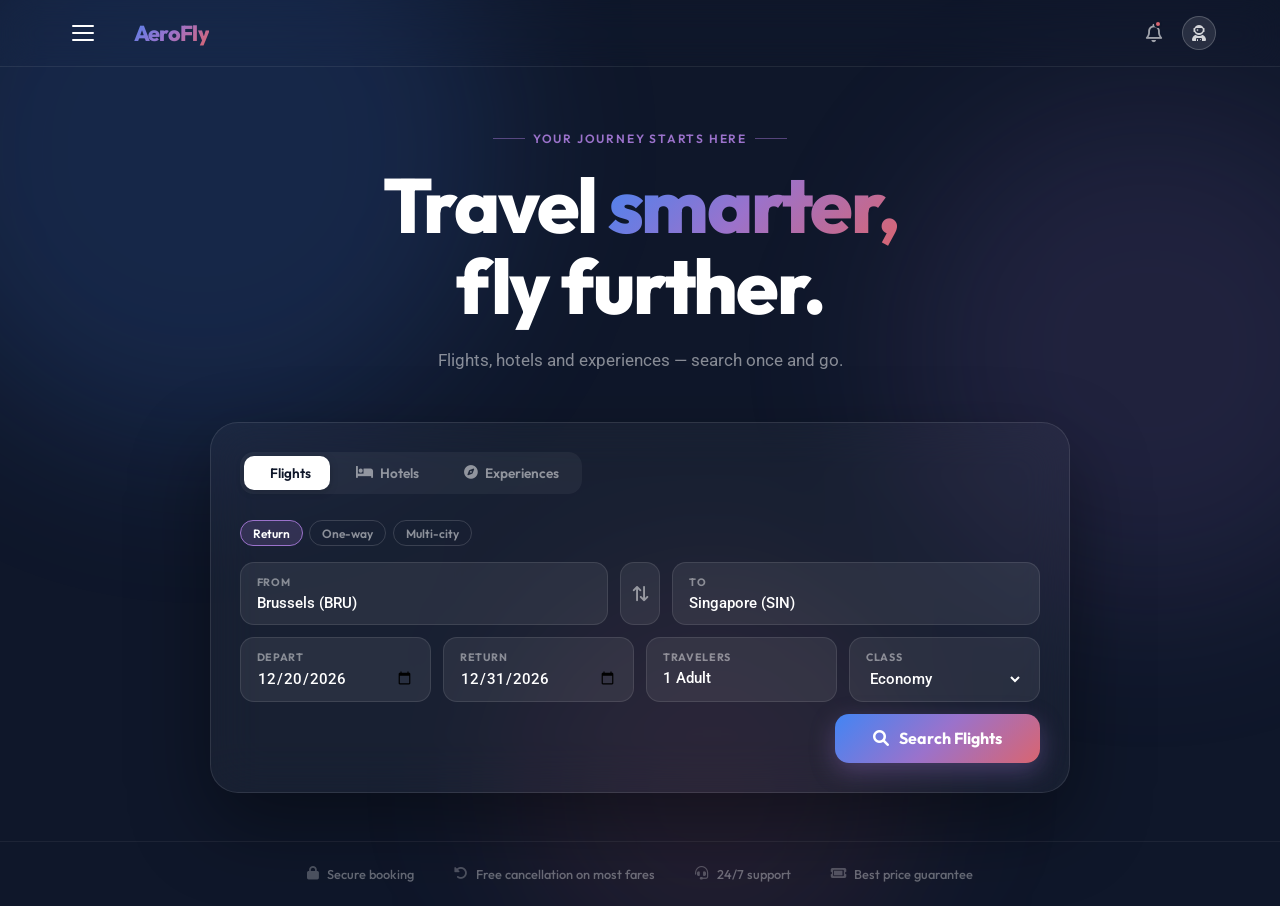
==== commit ec99a7d0: "Enhance search card with airplane animation and experiences Added animated airplane background and u" ====
--- a/index.html
+++ b/index.html
@@ -82,12 +82,37 @@
   border: 1px solid rgba(255,255,255,.1); border-radius: 28px;
   padding: 1.8rem; width: 100%; max-width: 860px;
   box-shadow: 0 32px 80px rgba(0,0,0,.4);
+  position: relative; overflow: hidden;
+}
+
+/* ✈️ Animated Airplane Background for Flights Tab */
+.bg-plane {
+  position: absolute;
+  top: 15%;
+  left: -20%;
+  width: 120px;
+  height: 120px;
+  opacity: 0;
+  pointer-events: none;
+  z-index: 0;
+  filter: drop-shadow(0 0 15px rgba(66, 133, 244, 0.4));
+  transition: opacity 0.5s;
+}
+.search-card.mode-flights .bg-plane {
+  animation: flyBy 15s linear infinite;
+  opacity: 0.15;
+}
+@keyframes flyBy {
+  0% { transform: translate(0, 50px) rotate(15deg); }
+  50% { transform: translate(500px, -20px) rotate(10deg); }
+  100% { transform: translate(1000px, -80px) rotate(5deg); }
 }
 
 .mode-tabs {
   display: flex; gap: .4rem; margin-bottom: 1.6rem;
   background: rgba(255,255,255,.05); border-radius: 14px;
   padding: 4px; width: fit-content;
+  position: relative; z-index: 2;
 }
 .mode-tab {
   font-family: 'Outfit', sans-serif; font-size: .85rem; font-weight: 600;
@@ -98,11 +123,12 @@
 .mode-tab.active { background: white; color: #0F172A; box-shadow: 0 2px 8px rgba(0,0,0,.2); }
 .mode-tab:hover:not(.active) { color: rgba(255,255,255,.85); background: rgba(255,255,255,.08); }
 
-.search-panel { display: none; }
+.search-panel { display: none; position: relative; z-index: 2; }
 .search-panel.active { display: block; }
 
 .fields-row { display: grid; gap: .75rem; margin-bottom: .75rem; }
 .fields-row.cols-2 { grid-template-columns: 1fr 1fr; }
+.fields-row.cols-3 { grid-template-columns: 1fr 1fr 1fr; }
 .fields-row.cols-4 { grid-template-columns: 1fr 1fr 1fr 1fr; }
 
 .field {
@@ -196,7 +222,7 @@
 .trust-item i { color: rgba(255,255,255,.25); font-size: .85rem; }
 
 @media (max-width: 700px) {
-  .fields-row.cols-4 { grid-template-columns: 1fr 1fr; }
+  .fields-row.cols-4, .fields-row.cols-3 { grid-template-columns: 1fr 1fr; }
   .fields-row.cols-2 { grid-template-columns: 1fr; }
   .swap-wrap { flex-direction: column; }
   .swap-btn  { width: 100%; height: 40px; }
@@ -222,14 +248,14 @@
       </div>
     </div>
     <div class="nav-dropdown" id="navDropdown">
-      <a href="https://daydreamofyou1-coder.github.io/dreamo/dreamo-fixed/pages/aerofly.html">
+      <a href="dreamo-fixed/pages/aerofly.html">
         <i class="fa-solid fa-plane-up" style="margin-right:8px;"></i> Flights
         <span class="nav-dot"></span>
       </a>
-      <a href="https://daydreamofyou1-coder.github.io/dreamo/dreamo-fixed/pages/aerohotel.html">
+      <a href="dreamo-fixed/pages/aerohotel.html">
         <i class="fa-solid fa-bed" style="margin-right:8px;"></i> Hotels
       </a>
-      <a href="#">
+      <a href="dreamo-fixed/pages/experiences.html">
         <i class="fa-solid fa-compass" style="margin-right:8px;"></i> Experiences
       </a>
     </div>
@@ -249,7 +275,12 @@
     <h1 class="hero-title">Travel <span class="grad">smarter,</span><br>fly further.</h1>
     <p class="hero-sub">Flights, hotels and experiences — search once and go.</p>
 
-    <div class="search-card">
+    <div class="search-card mode-flights" id="main-search-card">
+      
+      <svg class="bg-plane" viewBox="0 0 24 24" fill="white" xmlns="http://www.w3.org/2000/svg">
+        <path d="M21 16V14L13 9V3.5C13 2.67 12.33 2 11.5 2C10.67 2 10 2.67 10 3.5V9L2 14V16L10 13.5V19L8 20.5V22L11.5 21L15 22V20.5L13 19V13.5L21 16Z"/>
+      </svg>
+
       <div class="mode-tabs">
         <button class="mode-tab active" id="tab-flights" onclick="switchMode('flights')">
           <i class="fa-solid fa-plane-up"></i> Flights
@@ -257,9 +288,11 @@
         <button class="mode-tab" id="tab-hotels" onclick="switchMode('hotels')">
           <i class="fa-solid fa-bed"></i> Hotels
         </button>
+        <button class="mode-tab" id="tab-exp" onclick="switchMode('exp')">
+          <i class="fa-solid fa-compass"></i> Experiences
+        </button>
       </div>
 
-      <!-- FLIGHTS PANEL -->
       <div class="search-panel active" id="panel-flights">
         <div class="trip-pills">
           <button class="trip-pill active" onclick="setTrip(this,'return')">Return</button>
@@ -335,7 +368,6 @@
         </div>
       </div>
 
-      <!-- HOTELS PANEL -->
       <div class="search-panel" id="panel-hotels">
         <div class="fields-row cols-2" style="margin-bottom:.75rem;">
           <div class="field" style="grid-column:1/-1;">
@@ -378,6 +410,33 @@
         </div>
       </div>
 
+      <div class="search-panel" id="panel-exp">
+        <div class="fields-row cols-3">
+          <div class="field">
+            <label>Location</label>
+            <input type="text" id="e-dest" placeholder="City or region" value="Tokyo">
+          </div>
+          <div class="field">
+            <label>When</label>
+            <input type="date" id="e-date">
+          </div>
+          <div class="field">
+            <label>Category</label>
+            <select id="e-cat">
+              <option value="all">All Experiences</option>
+              <option value="adventure">Adventure</option>
+              <option value="culture">Culture</option>
+              <option value="food">Food</option>
+            </select>
+          </div>
+        </div>
+        <div class="search-btn-row">
+          <button class="search-btn" onclick="searchExperiences()">
+            <i class="fa-solid fa-magnifying-glass"></i> Find Experiences
+          </button>
+        </div>
+      </div>
+
     </div>
   </div>
 
@@ -389,9 +448,9 @@
   </div>
 </div>
 
-<script src="js/global.js"></script>
+<script src="dreamo-fixed/js/global.js"></script>
 <script>
-const BASE = 'https://daydreamofyou1-coder.github.io/dreamo/dreamo-fixed/pages';
+const BASE = 'dreamo-fixed/pages';
 
 (function buildStars() {
   const c = document.getElementById('stars');
@@ -408,10 +467,15 @@
   const fmt = d => `${d.getFullYear()}-${pad(d.getMonth()+1)}-${pad(d.getDate())}`;
   const dep = new Date(); dep.setDate(dep.getDate()+14);
   const ret = new Date(); ret.setDate(ret.getDate()+25);
+  
+  // Flights
   document.getElementById('f-depart').value   = fmt(dep);
   document.getElementById('f-return').value   = fmt(ret);
+  // Hotels
   document.getElementById('h-checkin').value  = fmt(dep);
   document.getElementById('h-checkout').value = fmt(ret);
+  // Experiences
+  document.getElementById('e-date').value = fmt(dep);
 })();
 
 function switchMode(m) {
@@ -419,7 +483,16 @@
   document.querySelectorAll('.search-panel').forEach(p => p.classList.remove('active'));
   document.getElementById('tab-'+m).classList.add('active');
   document.getElementById('panel-'+m).classList.add('active');
-}
+
+  // Control Airplane Animation class on the card
+  const card = document.getElementById('main-search-card');
+  if (m === 'flights') {
+    card.classList.add('mode-flights');
+  } else {
+    card.classList.remove('mode-flights');
+  }
+}
+
 function setTrip(el, type) {
   document.querySelectorAll('.trip-pill').forEach(p => p.classList.remove('active'));
   el.classList.add('active');
@@ -470,6 +543,14 @@
   });
   window.location.href = `${BASE}/aerohotel.html?${params}`;
 }
+function searchExperiences() {
+  const params = new URLSearchParams({
+    loc:  document.getElementById('e-dest').value.trim(),
+    date: document.getElementById('e-date').value,
+    cat:  document.getElementById('e-cat').value
+  });
+  window.location.href = `${BASE}/experiences.html?${params}`;
+}
 </script>
 </body>
 </html>
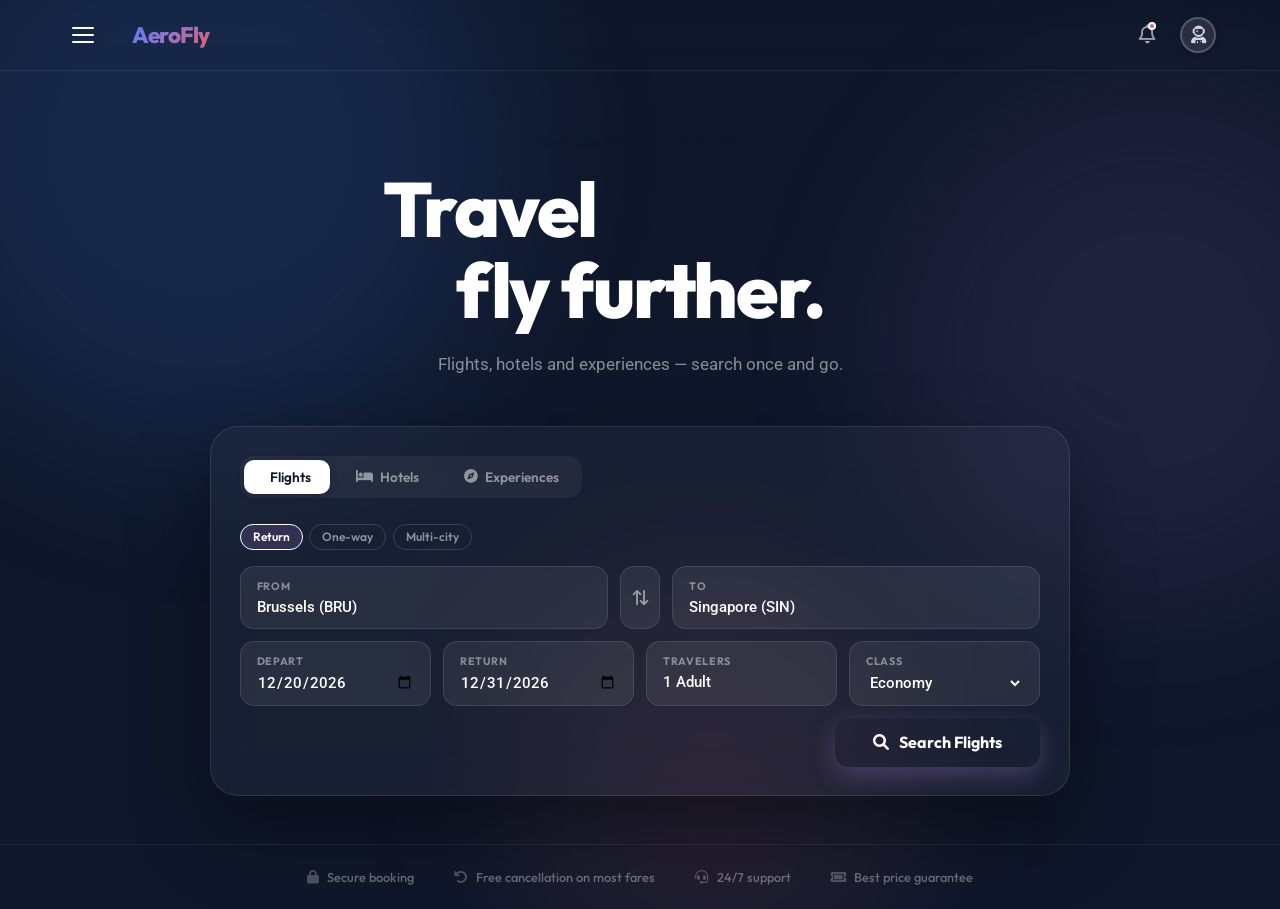
==== commit dbf3ec2e: "Change greeting from 'Hello' to 'Goodbye'" ====
--- a/index.html
+++ b/index.html
@@ -6,10 +6,15 @@
 <title>AeroFly — Premium Travel</title>
 <link href="https://cdnjs.cloudflare.com/ajax/libs/font-awesome/6.0.0/css/all.min.css" rel="stylesheet">
 <link href="https://fonts.googleapis.com/css2?family=Outfit:wght@300;400;500;600;700;800&family=Roboto:wght@400;500;700&display=swap" rel="stylesheet">
-<link rel="stylesheet" href="dreamo-fixed/css/global.css">
+<link rel="stylesheet" href="css/global.css">
 <style>
+/* ================================================================
+   INDEX — landing page only styles
+================================================================ */
+
 body { overflow-x: hidden; }
 
+/* ── Hero ─────────────────────────────────────────────────────── */
 .hero {
   min-height: 100vh;
   background: #0F172A;
@@ -19,210 +24,396 @@
   overflow: hidden;
 }
 
-.stars { position: absolute; inset: 0; pointer-events: none; overflow: hidden; }
+/* animated star field */
+.stars {
+  position: absolute;
+  inset: 0;
+  pointer-events: none;
+  overflow: hidden;
+}
 .stars span {
-  position: absolute; border-radius: 50%; background: white;
-  animation: twinkle var(--d) ease-in-out infinite alternate; opacity: 0;
+  position: absolute;
+  border-radius: 50%;
+  background: white;
+  animation: twinkle var(--d) ease-in-out infinite alternate;
+  opacity: 0;
 }
 @keyframes twinkle {
   from { opacity: 0; transform: scale(.8); }
   to   { opacity: var(--o); transform: scale(1.2); }
 }
 
-.blob { position: absolute; border-radius: 50%; filter: blur(80px); pointer-events: none; }
-.blob-1 { width:600px; height:600px; background:rgba(66,133,244,.15); top:-150px; left:-100px; animation:drift 12s ease-in-out infinite alternate; }
-.blob-2 { width:500px; height:500px; background:rgba(155,114,203,.12); top:100px; right:-120px; animation:drift 9s ease-in-out infinite alternate-reverse; }
-.blob-3 { width:400px; height:400px; background:rgba(217,101,112,.1); bottom:-80px; left:40%; animation:drift 14s ease-in-out infinite alternate; }
+/* gradient glow blobs */
+.blob {
+  position: absolute;
+  border-radius: 50%;
+  filter: blur(80px);
+  pointer-events: none;
+}
+.blob-1 {
+  width: 600px; height: 600px;
+  background: rgba(66,133,244,.15);
+  top: -150px; left: -100px;
+  animation: drift 12s ease-in-out infinite alternate;
+}
+.blob-2 {
+  width: 500px; height: 500px;
+  background: rgba(155,114,203,.12);
+  top: 100px; right: -120px;
+  animation: drift 9s ease-in-out infinite alternate-reverse;
+}
+.blob-3 {
+  width: 400px; height: 400px;
+  background: rgba(217,101,112,.1);
+  bottom: -80px; left: 40%;
+  animation: drift 14s ease-in-out infinite alternate;
+}
 @keyframes drift {
-  from { transform: translate(0,0) scale(1); }
-  to   { transform: translate(30px,20px) scale(1.06); }
-}
-
+  from { transform: translate(0, 0) scale(1); }
+  to   { transform: translate(30px, 20px) scale(1.06); }
+}
+
+/* ── Header (dark variant) ─────────────────────────────────────── */
 header {
   background: transparent;
   border-bottom: 1px solid rgba(255,255,255,.08);
-  position: relative; z-index: 10;
-}
+  position: relative;
+  z-index: 10;
+}
+header .logo { color: white; }
 .icon-btn { color: rgba(255,255,255,.6); }
 .icon-btn:hover { background: rgba(255,255,255,.1); color: white; }
 .profile-char { background: rgba(255,255,255,.1); color: rgba(255,255,255,.8); border-color: rgba(255,255,255,.2); }
 .hamburger span { background: white; }
-.nav-dropdown { background: rgba(15,23,42,.95); border-color: rgba(255,255,255,.1); }
-.nav-dropdown a { color: rgba(255,255,255,.8); border-bottom-color: rgba(255,255,255,.08); }
-.nav-dropdown a:hover { background: rgba(255,255,255,.05); color: white; }
-
+
+/* ── Hero content ──────────────────────────────────────────────── */
 .hero-body {
-  flex: 1; display: flex; flex-direction: column;
-  align-items: center; justify-content: center;
-  padding: 4rem 5% 3rem; position: relative; z-index: 2;
+  flex: 1;
+  display: flex;
+  flex-direction: column;
+  align-items: center;
+  justify-content: center;
+  padding: 4rem 5% 3rem;
+  position: relative;
+  z-index: 2;
 }
 
 .hero-eyebrow {
-  font-family: 'Outfit', sans-serif; font-size: .75rem; font-weight: 600;
-  letter-spacing: .15em; text-transform: uppercase; color: #9B72CB;
-  margin-bottom: 1.2rem; display: flex; align-items: center; gap: .5rem;
-}
-.hero-eyebrow::before, .hero-eyebrow::after { content:''; width:32px; height:1px; background:#9B72CB; opacity:.5; }
+  font-family: 'Outfit', sans-serif;
+  font-size: .75rem;
+  font-weight: 600;
+  letter-spacing: .15em;
+  text-transform: uppercase;
+  color: var(--purple);
+  margin-bottom: 1.2rem;
+  display: flex;
+  align-items: center;
+  gap: .5rem;
+}
+.hero-eyebrow::before,
+.hero-eyebrow::after {
+  content: '';
+  width: 32px; height: 1px;
+  background: var(--purple);
+  opacity: .5;
+}
 
 .hero-title {
   font-family: 'Outfit', sans-serif;
   font-size: clamp(2.6rem, 6vw, 5rem);
-  font-weight: 800; line-height: 1.05; letter-spacing: -.03em;
-  color: white; text-align: center; margin-bottom: 1.2rem; max-width: 820px;
-}
+  font-weight: 800;
+  line-height: 1.05;
+  letter-spacing: -.03em;
+  color: white;
+  text-align: center;
+  margin-bottom: 1.2rem;
+  max-width: 820px;
+}
+
 .hero-title .grad {
-  background: linear-gradient(135deg, #4285F4 0%, #9B72CB 50%, #D96570 100%);
-  -webkit-background-clip: text; -webkit-text-fill-color: transparent;
-}
-
-.hero-sub { font-size: 1.05rem; color: rgba(255,255,255,.5); text-align: center; max-width: 480px; line-height: 1.7; margin-bottom: 3rem; }
-
+  background: var(--gradient);
+  -webkit-background-clip: text;
+  -webkit-text-fill-color: transparent;
+}
+
+.hero-sub {
+  font-size: 1.05rem;
+  color: rgba(255,255,255,.5);
+  text-align: center;
+  max-width: 480px;
+  line-height: 1.7;
+  margin-bottom: 3rem;
+}
+
+/* ── Search card ───────────────────────────────────────────────── */
 .search-card {
-  background: rgba(255,255,255,.04); backdrop-filter: blur(24px);
-  border: 1px solid rgba(255,255,255,.1); border-radius: 28px;
-  padding: 1.8rem; width: 100%; max-width: 860px;
+  background: rgba(255,255,255,.04);
+  backdrop-filter: blur(24px);
+  border: 1px solid rgba(255,255,255,.1);
+  border-radius: 28px;
+  padding: 1.8rem;
+  width: 100%;
+  max-width: 860px;
   box-shadow: 0 32px 80px rgba(0,0,0,.4);
-  position: relative; overflow: hidden;
-}
-
-/* ✈️ Animated Airplane Background for Flights Tab */
-.bg-plane {
-  position: absolute;
-  top: 15%;
-  left: -20%;
-  width: 120px;
-  height: 120px;
-  opacity: 0;
-  pointer-events: none;
-  z-index: 0;
-  filter: drop-shadow(0 0 15px rgba(66, 133, 244, 0.4));
-  transition: opacity 0.5s;
-}
-.search-card.mode-flights .bg-plane {
-  animation: flyBy 15s linear infinite;
-  opacity: 0.15;
-}
-@keyframes flyBy {
-  0% { transform: translate(0, 50px) rotate(15deg); }
-  50% { transform: translate(500px, -20px) rotate(10deg); }
-  100% { transform: translate(1000px, -80px) rotate(5deg); }
-}
-
+}
+
+/* ── Mode tabs ─────────────────────────────────────────────────── */
 .mode-tabs {
-  display: flex; gap: .4rem; margin-bottom: 1.6rem;
-  background: rgba(255,255,255,.05); border-radius: 14px;
-  padding: 4px; width: fit-content;
-  position: relative; z-index: 2;
+  display: flex;
+  gap: .4rem;
+  margin-bottom: 1.6rem;
+  background: rgba(255,255,255,.05);
+  border-radius: 14px;
+  padding: 4px;
+  width: fit-content;
 }
 .mode-tab {
-  font-family: 'Outfit', sans-serif; font-size: .85rem; font-weight: 600;
-  padding: .5rem 1.2rem; border-radius: 10px; border: none;
-  background: transparent; color: rgba(255,255,255,.5);
-  cursor: pointer; transition: all .2s; display: flex; align-items: center; gap: .45rem;
-}
-.mode-tab.active { background: white; color: #0F172A; box-shadow: 0 2px 8px rgba(0,0,0,.2); }
-.mode-tab:hover:not(.active) { color: rgba(255,255,255,.85); background: rgba(255,255,255,.08); }
-
-.search-panel { display: none; position: relative; z-index: 2; }
+  font-family: 'Outfit', sans-serif;
+  font-size: .85rem;
+  font-weight: 600;
+  padding: .5rem 1.2rem;
+  border-radius: 10px;
+  border: none;
+  background: transparent;
+  color: rgba(255,255,255,.5);
+  cursor: pointer;
+  transition: all .2s;
+  display: flex;
+  align-items: center;
+  gap: .45rem;
+}
+.mode-tab.active {
+  background: white;
+  color: #0F172A;
+  box-shadow: 0 2px 8px rgba(0,0,0,.2);
+}
+.mode-tab:hover:not(.active) {
+  color: rgba(255,255,255,.85);
+  background: rgba(255,255,255,.08);
+}
+
+/* ── Search panels ─────────────────────────────────────────────── */
+.search-panel { display: none; }
 .search-panel.active { display: block; }
 
-.fields-row { display: grid; gap: .75rem; margin-bottom: .75rem; }
+/* ── Field rows ────────────────────────────────────────────────── */
+.fields-row {
+  display: grid;
+  gap: .75rem;
+  margin-bottom: .75rem;
+}
 .fields-row.cols-2 { grid-template-columns: 1fr 1fr; }
 .fields-row.cols-3 { grid-template-columns: 1fr 1fr 1fr; }
 .fields-row.cols-4 { grid-template-columns: 1fr 1fr 1fr 1fr; }
 
 .field {
-  display: flex; flex-direction: column; gap: .3rem;
-  background: rgba(255,255,255,.07); border: 1px solid rgba(255,255,255,.1);
-  border-radius: 14px; padding: .75rem 1rem;
-  cursor: pointer; transition: all .2s; position: relative;
-}
-.field:hover, .field:focus-within { background: rgba(255,255,255,.11); border-color: rgba(155,114,203,.5); }
+  display: flex;
+  flex-direction: column;
+  gap: .3rem;
+  background: rgba(255,255,255,.07);
+  border: 1px solid rgba(255,255,255,.1);
+  border-radius: 14px;
+  padding: .75rem 1rem;
+  cursor: pointer;
+  transition: all .2s;
+  position: relative;
+}
+.field:hover, .field:focus-within {
+  background: rgba(255,255,255,.11);
+  border-color: rgba(155,114,203,.5);
+}
+
 .field label {
-  font-family: 'Outfit', sans-serif; font-size: .67rem; font-weight: 700;
-  text-transform: uppercase; letter-spacing: .06em;
-  color: rgba(255,255,255,.45); pointer-events: none;
-}
-.field input, .field select {
-  background: transparent; border: none; outline: none;
-  font-family: 'Roboto', sans-serif; font-size: .95rem;
-  font-weight: 500; color: white; width: 100%; cursor: pointer;
+  font-family: 'Outfit', sans-serif;
+  font-size: .67rem;
+  font-weight: 700;
+  text-transform: uppercase;
+  letter-spacing: .06em;
+  color: rgba(255,255,255,.45);
+  pointer-events: none;
+}
+
+.field input,
+.field select {
+  background: transparent;
+  border: none;
+  outline: none;
+  font-family: 'Roboto', sans-serif;
+  font-size: .95rem;
+  font-weight: 500;
+  color: white;
+  width: 100%;
+  cursor: pointer;
 }
 .field select option { background: #1E293B; color: white; }
 .field input::placeholder { color: rgba(255,255,255,.3); }
 
-.swap-wrap { display: flex; align-items: stretch; gap: .75rem; }
+/* swap button between From/To */
+.swap-wrap {
+  display: flex;
+  align-items: stretch;
+  gap: .75rem;
+}
 .swap-btn {
-  width: 40px; flex-shrink: 0;
-  background: rgba(255,255,255,.07); border: 1px solid rgba(255,255,255,.1);
-  border-radius: 14px; color: rgba(255,255,255,.5);
-  font-size: .95rem; cursor: pointer;
-  display: flex; align-items: center; justify-content: center;
-  transition: all .2s; align-self: stretch;
-}
-.swap-btn:hover { background: rgba(155,114,203,.2); border-color: rgba(155,114,203,.4); color: white; transform: rotate(180deg); }
-
+  width: 40px;
+  flex-shrink: 0;
+  background: rgba(255,255,255,.07);
+  border: 1px solid rgba(255,255,255,.1);
+  border-radius: 14px;
+  color: rgba(255,255,255,.5);
+  font-size: .95rem;
+  cursor: pointer;
+  display: flex;
+  align-items: center;
+  justify-content: center;
+  transition: all .2s;
+  align-self: stretch;
+}
+.swap-btn:hover {
+  background: rgba(155,114,203,.2);
+  border-color: rgba(155,114,203,.4);
+  color: white;
+  transform: rotate(180deg);
+}
+
+/* traveler rows inside popup */
 .travelers-popup-wrap {
-  position: absolute; top: calc(100% + 8px); left: 0; right: 0;
-  background: #1E293B; border: 1px solid rgba(255,255,255,.12);
-  border-radius: 16px; padding: 1rem; z-index: 200;
-  box-shadow: 0 20px 60px rgba(0,0,0,.5); display: none;
+  position: absolute;
+  top: calc(100% + 8px);
+  left: 0;
+  right: 0;
+  background: #1E293B;
+  border: 1px solid rgba(255,255,255,.12);
+  border-radius: 16px;
+  padding: 1rem;
+  z-index: 200;
+  box-shadow: 0 20px 60px rgba(0,0,0,.5);
+  display: none;
 }
 .travelers-popup-wrap.open { display: block; }
+
 .t-row {
-  display: flex; align-items: center; justify-content: space-between;
-  padding: .55rem 0; border-bottom: 1px solid rgba(255,255,255,.07);
+  display: flex;
+  align-items: center;
+  justify-content: space-between;
+  padding: .55rem 0;
+  border-bottom: 1px solid rgba(255,255,255,.07);
 }
 .t-row:last-of-type { border-bottom: none; }
 .t-label { color: white; font-weight: 600; font-size: .9rem; }
 .t-age { font-size: .72rem; color: rgba(255,255,255,.4); }
+
 .t-counter { display: flex; align-items: center; gap: .5rem; }
 .t-btn {
-  width: 28px; height: 28px; border-radius: 50%;
-  border: 1.5px solid rgba(255,255,255,.2); background: transparent;
-  color: white; font-size: 1rem; font-weight: 700; cursor: pointer;
-  display: flex; align-items: center; justify-content: center; transition: all .2s; line-height: 1;
-}
-.t-btn:hover:not(:disabled) { border-color: #9B72CB; color: #9B72CB; }
+  width: 28px; height: 28px;
+  border-radius: 50%;
+  border: 1.5px solid rgba(255,255,255,.2);
+  background: transparent;
+  color: white;
+  font-size: 1rem;
+  font-weight: 700;
+  cursor: pointer;
+  display: flex; align-items: center; justify-content: center;
+  transition: all .2s;
+  line-height: 1;
+}
+.t-btn:hover:not(:disabled) { border-color: var(--purple); color: var(--purple); }
 .t-btn:disabled { opacity: .3; cursor: not-allowed; }
 .t-val { min-width: 20px; text-align: center; font-weight: 700; color: white; font-family: 'Outfit', sans-serif; }
+
 .t-done {
-  width: 100%; margin-top: .75rem;
-  background: linear-gradient(135deg, #4285F4 0%, #9B72CB 50%, #D96570 100%);
-  border: none; border-radius: 10px; padding: .55rem; color: white;
-  font-family: 'Outfit', sans-serif; font-weight: 700; font-size: .85rem; cursor: pointer;
-}
-
-.trip-pills { display: flex; gap: .4rem; margin-bottom: 1rem; flex-wrap: wrap; }
+  width: 100%;
+  margin-top: .75rem;
+  background: var(--gradient);
+  border: none;
+  border-radius: 10px;
+  padding: .55rem;
+  color: white;
+  font-family: 'Outfit', sans-serif;
+  font-weight: 700;
+  font-size: .85rem;
+  cursor: pointer;
+}
+
+/* ── Trip type pills ───────────────────────────────────────────── */
+.trip-pills {
+  display: flex;
+  gap: .4rem;
+  margin-bottom: 1rem;
+  flex-wrap: wrap;
+}
 .trip-pill {
-  font-family: 'Outfit', sans-serif; font-size: .75rem; font-weight: 600;
-  padding: .3rem .75rem; border-radius: 20px;
-  border: 1.5px solid rgba(255,255,255,.15); background: transparent;
-  color: rgba(255,255,255,.5); cursor: pointer; transition: all .2s;
-}
-.trip-pill.active { border-color: #9B72CB; background: rgba(155,114,203,.2); color: white; }
-
-.search-btn-row { display: flex; justify-content: flex-end; margin-top: .75rem; }
+  font-family: 'Outfit', sans-serif;
+  font-size: .75rem;
+  font-weight: 600;
+  padding: .3rem .75rem;
+  border-radius: 20px;
+  border: 1.5px solid rgba(255,255,255,.15);
+  background: transparent;
+  color: rgba(255,255,255,.5);
+  cursor: pointer;
+  transition: all .2s;
+}
+.trip-pill.active {
+  border-color: var(--purple);
+  background: rgba(155,114,203,.2);
+  color: white;
+}
+
+/* ── Search button ─────────────────────────────────────────────── */
+.search-btn-row {
+  display: flex;
+  justify-content: flex-end;
+  margin-top: .75rem;
+}
 .search-btn {
-  background: linear-gradient(135deg, #4285F4 0%, #9B72CB 50%, #D96570 100%);
-  color: white; border: none; border-radius: 14px;
-  padding: .9rem 2.4rem; font-family: 'Outfit', sans-serif;
-  font-size: 1rem; font-weight: 700; cursor: pointer;
-  display: flex; align-items: center; gap: .6rem; transition: all .2s;
+  background: var(--gradient);
+  color: white;
+  border: none;
+  border-radius: 14px;
+  padding: .9rem 2.4rem;
+  font-family: 'Outfit', sans-serif;
+  font-size: 1rem;
+  font-weight: 700;
+  cursor: pointer;
+  display: flex;
+  align-items: center;
+  gap: .6rem;
+  transition: all .2s;
   box-shadow: 0 8px 24px rgba(155,114,203,.35);
 }
-.search-btn:hover { transform: translateY(-2px); box-shadow: 0 12px 32px rgba(155,114,203,.45); }
-
+.search-btn:hover {
+  transform: translateY(-2px);
+  box-shadow: 0 12px 32px rgba(155,114,203,.45);
+}
+.search-btn i { font-size: 1rem; }
+
+/* ── Trust bar ─────────────────────────────────────────────────── */
 .trust-bar {
-  display: flex; gap: 2.5rem; justify-content: center;
-  padding: 1.5rem 5%; position: relative; z-index: 2;
-  border-top: 1px solid rgba(255,255,255,.06); flex-wrap: wrap;
-}
-.trust-item { display: flex; align-items: center; gap: .5rem; font-size: .8rem; color: rgba(255,255,255,.35); font-family: 'Outfit', sans-serif; font-weight: 500; }
+  display: flex;
+  gap: 2.5rem;
+  justify-content: center;
+  padding: 1.5rem 5%;
+  position: relative;
+  z-index: 2;
+  border-top: 1px solid rgba(255,255,255,.06);
+  flex-wrap: wrap;
+}
+.trust-item {
+  display: flex;
+  align-items: center;
+  gap: .5rem;
+  font-size: .8rem;
+  color: rgba(255,255,255,.35);
+  font-family: 'Outfit', sans-serif;
+  font-weight: 500;
+}
 .trust-item i { color: rgba(255,255,255,.25); font-size: .85rem; }
 
+/* ── Responsive ────────────────────────────────────────────────── */
 @media (max-width: 700px) {
-  .fields-row.cols-4, .fields-row.cols-3 { grid-template-columns: 1fr 1fr; }
+  .fields-row.cols-4 { grid-template-columns: 1fr 1fr; }
+  .fields-row.cols-3 { grid-template-columns: 1fr 1fr; }
   .fields-row.cols-2 { grid-template-columns: 1fr; }
   .swap-wrap { flex-direction: column; }
   .swap-btn  { width: 100%; height: 40px; }
@@ -230,6 +421,14 @@
   .search-btn { width: 100%; justify-content: center; }
   .hero-title { font-size: 2.4rem; }
 }
+
+/* nav dropdown dark override */
+.nav-dropdown {
+  background: rgba(15,23,42,.95);
+  border-color: rgba(255,255,255,.1);
+}
+.nav-dropdown a { color: rgba(255,255,255,.8); border-bottom-color: rgba(255,255,255,.08); }
+.nav-dropdown a:hover { background: rgba(255,255,255,.05); color: white; }
 </style>
 </head>
 <body>
@@ -240,24 +439,20 @@
   <div class="blob blob-2"></div>
   <div class="blob blob-3"></div>
 
+  <!-- HEADER -->
   <header>
     <div class="logo-menu-group">
-      <div class="hamburger" id="menuToggle"><span></span><span></span><span></span></div>
+      <div class="hamburger" id="menuToggle">
+        <span></span><span></span><span></span>
+      </div>
       <div class="logo">
         <i class="fa-solid fa-sparkles" style="font-size:1.1rem;margin-right:6px;"></i>AeroFly
       </div>
     </div>
     <div class="nav-dropdown" id="navDropdown">
-      <a href="dreamo-fixed/pages/aerofly.html">
-        <i class="fa-solid fa-plane-up" style="margin-right:8px;"></i> Flights
-        <span class="nav-dot"></span>
-      </a>
-      <a href="dreamo-fixed/pages/aerohotel.html">
-        <i class="fa-solid fa-bed" style="margin-right:8px;"></i> Hotels
-      </a>
-      <a href="dreamo-fixed/pages/experiences.html">
-        <i class="fa-solid fa-compass" style="margin-right:8px;"></i> Experiences
-      </a>
+      <a href="pages/aerofly.html"><i class="fa-solid fa-plane-up" style="margin-right:8px;"></i> Flights</a>
+      <a href="pages/aerohotel.html"><i class="fa-solid fa-bed" style="margin-right:8px;"></i> Hotels</a>
+      <a href="pages/experiences.html"><i class="fa-solid fa-compass" style="margin-right:8px;"></i> Experiences</a>
     </div>
     <div class="user-actions">
       <button class="icon-btn" title="Notifications">
@@ -270,17 +465,22 @@
     </div>
   </header>
 
+  <!-- HERO BODY -->
   <div class="hero-body">
     <div class="hero-eyebrow">Your Journey Starts Here</div>
-    <h1 class="hero-title">Travel <span class="grad">smarter,</span><br>fly further.</h1>
-    <p class="hero-sub">Flights, hotels and experiences — search once and go.</p>
-
-    <div class="search-card mode-flights" id="main-search-card">
-      
-      <svg class="bg-plane" viewBox="0 0 24 24" fill="white" xmlns="http://www.w3.org/2000/svg">
-        <path d="M21 16V14L13 9V3.5C13 2.67 12.33 2 11.5 2C10.67 2 10 2.67 10 3.5V9L2 14V16L10 13.5V19L8 20.5V22L11.5 21L15 22V20.5L13 19V13.5L21 16Z"/>
-      </svg>
-
+
+    <h1 class="hero-title">
+      Travel <span class="grad">smarter,</span><br>fly further.
+    </h1>
+
+    <p class="hero-sub">
+      Flights, hotels and experiences — search once and go.
+    </p>
+
+    <!-- SEARCH CARD -->
+    <div class="search-card">
+
+      <!-- Mode tabs: Flights / Hotels -->
       <div class="mode-tabs">
         <button class="mode-tab active" id="tab-flights" onclick="switchMode('flights')">
           <i class="fa-solid fa-plane-up"></i> Flights
@@ -288,17 +488,22 @@
         <button class="mode-tab" id="tab-hotels" onclick="switchMode('hotels')">
           <i class="fa-solid fa-bed"></i> Hotels
         </button>
-        <button class="mode-tab" id="tab-exp" onclick="switchMode('exp')">
+        <button class="mode-tab" id="tab-experiences" onclick="switchMode('experiences')">
           <i class="fa-solid fa-compass"></i> Experiences
         </button>
       </div>
 
+      <!-- ── FLIGHTS PANEL ── -->
       <div class="search-panel active" id="panel-flights">
+
+        <!-- Trip type -->
         <div class="trip-pills">
           <button class="trip-pill active" onclick="setTrip(this,'return')">Return</button>
           <button class="trip-pill" onclick="setTrip(this,'oneway')">One-way</button>
           <button class="trip-pill" onclick="setTrip(this,'multi')">Multi-city</button>
         </div>
+
+        <!-- From / Swap / To -->
         <div class="swap-wrap" style="margin-bottom:.75rem;">
           <div class="field" style="flex:1;">
             <label>From</label>
@@ -312,18 +517,21 @@
             <input type="text" id="f-to" placeholder="City or airport" value="Singapore (SIN)">
           </div>
         </div>
+
+        <!-- Dates + Travelers + Class -->
         <div class="fields-row cols-4">
           <div class="field">
             <label>Depart</label>
-            <input type="date" id="f-depart">
+            <input type="date" id="f-depart" value="">
           </div>
           <div class="field" id="f-return-wrap">
             <label>Return</label>
-            <input type="date" id="f-return">
+            <input type="date" id="f-return" value="">
           </div>
           <div class="field" style="position:relative;" onclick="toggleTravelers(event)">
             <label>Travelers</label>
             <input type="text" id="f-travelers-display" readonly placeholder="1 Adult" style="cursor:pointer;">
+            <!-- Travelers mini-popup -->
             <div class="travelers-popup-wrap" id="travelers-popup" onclick="event.stopPropagation()">
               <div class="t-row">
                 <div><div class="t-label">Adults</div><div class="t-age">Age 12+</div></div>
@@ -361,6 +569,7 @@
             </select>
           </div>
         </div>
+
         <div class="search-btn-row">
           <button class="search-btn" onclick="searchFlights()">
             <i class="fa-solid fa-magnifying-glass"></i> Search Flights
@@ -368,13 +577,18 @@
         </div>
       </div>
 
+      <!-- ── HOTELS PANEL ── -->
       <div class="search-panel" id="panel-hotels">
+
+        <!-- Destination -->
         <div class="fields-row cols-2" style="margin-bottom:.75rem;">
           <div class="field" style="grid-column:1/-1;">
             <label>Destination</label>
             <input type="text" id="h-dest" placeholder="City, hotel or landmark" value="Singapore">
           </div>
         </div>
+
+        <!-- Check-in / Check-out / Guests / Rooms -->
         <div class="fields-row cols-4">
           <div class="field">
             <label>Check-in</label>
@@ -403,6 +617,7 @@
             </select>
           </div>
         </div>
+
         <div class="search-btn-row">
           <button class="search-btn" onclick="searchHotels()">
             <i class="fa-solid fa-magnifying-glass"></i> Search Hotels
@@ -410,23 +625,43 @@
         </div>
       </div>
 
-      <div class="search-panel" id="panel-exp">
-        <div class="fields-row cols-3">
-          <div class="field">
-            <label>Location</label>
-            <input type="text" id="e-dest" placeholder="City or region" value="Tokyo">
-          </div>
-          <div class="field">
-            <label>When</label>
+
+      <!-- ── EXPERIENCES PANEL ── -->
+      <div class="search-panel" id="panel-experiences">
+        <div class="fields-row cols-2" style="margin-bottom:.75rem;">
+          <div class="field" style="grid-column:1/-1;">
+            <label>What are you looking for?</label>
+            <input type="text" id="e-query" placeholder="Cooking class, city tour, safari..." value="">
+          </div>
+        </div>
+        <div class="fields-row cols-4">
+          <div class="field">
+            <label>Destination</label>
+            <input type="text" id="e-dest" placeholder="City or region" value="Singapore">
+          </div>
+          <div class="field">
+            <label>Date</label>
             <input type="date" id="e-date">
+          </div>
+          <div class="field">
+            <label>Guests</label>
+            <select id="e-guests">
+              <option>1 person</option>
+              <option selected>2 people</option>
+              <option>3 people</option>
+              <option>4 people</option>
+              <option>5+ people</option>
+            </select>
           </div>
           <div class="field">
             <label>Category</label>
             <select id="e-cat">
-              <option value="all">All Experiences</option>
+              <option value="">All</option>
+              <option value="food">Food & Drink</option>
+              <option value="culture">Culture</option>
+              <option value="nature">Nature</option>
               <option value="adventure">Adventure</option>
-              <option value="culture">Culture</option>
-              <option value="food">Food</option>
+              <option value="wellness">Wellness</option>
             </select>
           </div>
         </div>
@@ -437,119 +672,144 @@
         </div>
       </div>
 
-    </div>
-  </div>
-
+    </div><!-- /.search-card -->
+  </div><!-- /.hero-body -->
+
+  <!-- TRUST BAR -->
   <div class="trust-bar">
     <div class="trust-item"><i class="fa-solid fa-lock"></i> Secure booking</div>
     <div class="trust-item"><i class="fa-solid fa-rotate-left"></i> Free cancellation on most fares</div>
     <div class="trust-item"><i class="fa-solid fa-headset"></i> 24/7 support</div>
     <div class="trust-item"><i class="fa-solid fa-ticket"></i> Best price guarantee</div>
   </div>
-</div>
-
-<script src="dreamo-fixed/js/global.js"></script>
+
+</div><!-- /.hero -->
+
+<script src="js/global.js"></script>
 <script>
-const BASE = 'dreamo-fixed/pages';
-
+/* ================================================================
+   INDEX — search form logic
+================================================================ */
+
+// ── Stars ─────────────────────────────────────────────────────
 (function buildStars() {
-  const c = document.getElementById('stars');
+  const container = document.getElementById('stars');
   for (let i = 0; i < 120; i++) {
     const s = document.createElement('span');
-    const sz = Math.random() * 2.5 + .5;
-    s.style.cssText = `width:${sz}px;height:${sz}px;top:${Math.random()*100}%;left:${Math.random()*100}%;--d:${(Math.random()*4+2).toFixed(1)}s;--o:${(Math.random()*.7+.1).toFixed(2)};animation-delay:${(Math.random()*5).toFixed(1)}s;`;
-    c.appendChild(s);
+    const size = Math.random() * 2.5 + .5;
+    s.style.cssText = `
+      width:${size}px; height:${size}px;
+      top:${Math.random()*100}%;
+      left:${Math.random()*100}%;
+      --d:${(Math.random()*4+2).toFixed(1)}s;
+      --o:${(Math.random()*.7+.1).toFixed(2)};
+      animation-delay:${(Math.random()*5).toFixed(1)}s;
+    `;
+    container.appendChild(s);
   }
 })();
 
-(function setDates() {
+// ── Default dates ──────────────────────────────────────────────
+(function setDefaultDates() {
   const pad = n => String(n).padStart(2,'0');
   const fmt = d => `${d.getFullYear()}-${pad(d.getMonth()+1)}-${pad(d.getDate())}`;
-  const dep = new Date(); dep.setDate(dep.getDate()+14);
-  const ret = new Date(); ret.setDate(ret.getDate()+25);
-  
-  // Flights
-  document.getElementById('f-depart').value   = fmt(dep);
-  document.getElementById('f-return').value   = fmt(ret);
-  // Hotels
+  const dep = new Date(); dep.setDate(dep.getDate() + 14);
+  const ret = new Date(); ret.setDate(ret.getDate() + 25);
+  document.getElementById('f-depart').value  = fmt(dep);
+  document.getElementById('f-return').value  = fmt(ret);
   document.getElementById('h-checkin').value  = fmt(dep);
   document.getElementById('h-checkout').value = fmt(ret);
-  // Experiences
   document.getElementById('e-date').value = fmt(dep);
 })();
 
-function switchMode(m) {
+// ── Mode switch ────────────────────────────────────────────────
+function switchMode(mode) {
   document.querySelectorAll('.mode-tab').forEach(t => t.classList.remove('active'));
   document.querySelectorAll('.search-panel').forEach(p => p.classList.remove('active'));
-  document.getElementById('tab-'+m).classList.add('active');
-  document.getElementById('panel-'+m).classList.add('active');
-
-  // Control Airplane Animation class on the card
-  const card = document.getElementById('main-search-card');
-  if (m === 'flights') {
-    card.classList.add('mode-flights');
-  } else {
-    card.classList.remove('mode-flights');
-  }
-}
-
+  document.getElementById('tab-' + mode).classList.add('active');
+  document.getElementById('panel-' + mode).classList.add('active');
+}
+
+// ── Trip type pills ────────────────────────────────────────────
 function setTrip(el, type) {
   document.querySelectorAll('.trip-pill').forEach(p => p.classList.remove('active'));
   el.classList.add('active');
-  document.getElementById('f-return-wrap').style.display = type === 'oneway' ? 'none' : '';
-}
+  // Hide return date for one-way
+  document.getElementById('f-return-wrap').style.display =
+    type === 'oneway' ? 'none' : '';
+}
+
+// ── Swap From / To ─────────────────────────────────────────────
 function swapLocations() {
-  const a = document.getElementById('f-from'), b = document.getElementById('f-to');
+  const a = document.getElementById('f-from');
+  const b = document.getElementById('f-to');
   [a.value, b.value] = [b.value, a.value];
 }
 
-const PAX = { a:1, c:0, i:0 };
-function toggleTravelers(e) { e.stopPropagation(); document.getElementById('travelers-popup').classList.toggle('open'); updateTravelersBtn(); }
-function closeTravelers() { document.getElementById('travelers-popup').classList.remove('open'); }
-function adj(k, d) {
-  PAX[k] = Math.max(k==='a'?1:0, PAX[k]+d);
-  document.getElementById(k+'-val').textContent = PAX[k];
-  document.getElementById(k+'-minus').disabled = PAX[k] <= (k==='a'?1:0);
+// ── Travelers popup ────────────────────────────────────────────
+const PAX = { a: 1, c: 0, i: 0 };
+
+function toggleTravelers(e) {
+  e.stopPropagation();
+  document.getElementById('travelers-popup').classList.toggle('open');
   updateTravelersBtn();
 }
+function closeTravelers() {
+  document.getElementById('travelers-popup').classList.remove('open');
+}
+function adj(key, delta) {
+  PAX[key] = Math.max(key === 'a' ? 1 : 0, PAX[key] + delta);
+  document.getElementById(key + '-val').textContent = PAX[key];
+  document.getElementById(key + '-minus').disabled = PAX[key] <= (key === 'a' ? 1 : 0);
+  updateTravelersBtn();
+}
 function updateTravelersBtn() {
-  const p = [];
-  if(PAX.a) p.push(PAX.a+' Adult'+(PAX.a>1?'s':''));
-  if(PAX.c) p.push(PAX.c+' Child'+(PAX.c>1?'ren':''));
-  if(PAX.i) p.push(PAX.i+' Infant'+(PAX.i>1?'s':''));
-  document.getElementById('f-travelers-display').value = p.join(', ');
+  const parts = [];
+  if (PAX.a) parts.push(PAX.a + ' Adult' + (PAX.a > 1 ? 's' : ''));
+  if (PAX.c) parts.push(PAX.c + ' Child' + (PAX.c > 1 ? 'ren' : ''));
+  if (PAX.i) parts.push(PAX.i + ' Infant' + (PAX.i > 1 ? 's' : ''));
+  document.getElementById('f-travelers-display').value = parts.join(', ');
 }
 updateTravelersBtn();
+
+// Close popup when clicking outside
 document.addEventListener('click', () => closeTravelers());
 
+// ── Navigate to experiences page ───────────────────────────────
+function searchExperiences() {
+  const query   = document.getElementById('e-query').value.trim();
+  const dest    = document.getElementById('e-dest').value.trim();
+  const date    = document.getElementById('e-date').value;
+  const guests  = document.getElementById('e-guests').value;
+  const cat     = document.getElementById('e-cat').value;
+  const params  = new URLSearchParams({ query, dest, date, guests, cat });
+  window.location.href = `pages/experiences.html?${params}`;
+}
+
+// ── Navigate to flights page ───────────────────────────────────
 function searchFlights() {
-  const params = new URLSearchParams({
-    from:   document.getElementById('f-from').value.trim(),
-    to:     document.getElementById('f-to').value.trim(),
-    depart: document.getElementById('f-depart').value,
-    return: document.getElementById('f-return').value,
-    pax:    `${PAX.a}a${PAX.c}c${PAX.i}i`,
-    class:  document.getElementById('f-class').value
-  });
-  window.location.href = `${BASE}/aerofly.html?${params}`;
-}
+  const from    = document.getElementById('f-from').value.trim();
+  const to      = document.getElementById('f-to').value.trim();
+  const depart  = document.getElementById('f-depart').value;
+  const ret     = document.getElementById('f-return').value;
+  const pax     = `${PAX.a}a${PAX.c}c${PAX.i}i`;
+  const cls     = document.getElementById('f-class').value;
+
+  // Pass search state as URL params so the flights page can pick them up
+  const params = new URLSearchParams({ from, to, depart, return: ret, pax, class: cls });
+  window.location.href = `pages/aerofly.html?${params}`;
+}
+
+// ── Navigate to hotels page ────────────────────────────────────
 function searchHotels() {
-  const params = new URLSearchParams({
-    dest:     document.getElementById('h-dest').value.trim(),
-    checkin:  document.getElementById('h-checkin').value,
-    checkout: document.getElementById('h-checkout').value,
-    guests:   document.getElementById('h-guests').value,
-    rooms:    document.getElementById('h-rooms').value
-  });
-  window.location.href = `${BASE}/aerohotel.html?${params}`;
-}
-function searchExperiences() {
-  const params = new URLSearchParams({
-    loc:  document.getElementById('e-dest').value.trim(),
-    date: document.getElementById('e-date').value,
-    cat:  document.getElementById('e-cat').value
-  });
-  window.location.href = `${BASE}/experiences.html?${params}`;
+  const dest     = document.getElementById('h-dest').value.trim();
+  const checkin  = document.getElementById('h-checkin').value;
+  const checkout = document.getElementById('h-checkout').value;
+  const guests   = document.getElementById('h-guests').value;
+  const rooms    = document.getElementById('h-rooms').value;
+
+  const params = new URLSearchParams({ dest, checkin, checkout, guests, rooms });
+  window.location.href = `pages/aerohotel.html?${params}`;
 }
 </script>
 </body>
--- a/css/global.css
+++ b/css/global.css
@@ -0,0 +1,176 @@
+/* =================================================================
+   AeroFly — global.css
+   Shared design tokens, reset, base, header & nav
+   Loaded by ALL pages.
+================================================================= */
+
+/* -----------------------------------------------------------------
+   Design Tokens
+----------------------------------------------------------------- */
+:root {
+  --gemini-blue:     #4285F4;
+  --gemini-purple:   #9B72CB;
+  --gemini-red:      #D96570;
+  --gemini-gradient: linear-gradient(135deg, #4285F4 0%, #9B72CB 50%, #D96570 100%);
+
+  --bg-color:    #F8F9FA;
+  --text-dark:   #0F172A;
+  --text-gray:   #64748B;
+  --white:       #FFFFFF;
+  --border-color:#E2E8F0;
+
+  --card-shadow: 0 4px 20px rgba(15, 23, 42, 0.05);
+  --glow-shadow: 0 12px 30px rgba(155, 114, 203, 0.2);
+}
+
+/* -----------------------------------------------------------------
+   Reset & Base
+----------------------------------------------------------------- */
+*, *::before, *::after { margin: 0; padding: 0; box-sizing: border-box; }
+
+body {
+  background: var(--bg-color);
+  color: var(--text-dark);
+  font-family: 'Roboto', sans-serif;
+  overflow-x: hidden;
+}
+
+h1, h2, h3, h4,
+.logo, .price, .search-pill-btn,
+.airline-name, .card-book-btn, .modal-btn {
+  font-family: 'Outfit', sans-serif;
+}
+
+/* -----------------------------------------------------------------
+   HEADER
+----------------------------------------------------------------- */
+header {
+  position: sticky;
+  top: 0;
+  z-index: 100;
+  display: flex;
+  justify-content: space-between;
+  align-items: center;
+  background: rgba(255, 255, 255, 0.85);
+  backdrop-filter: blur(12px);
+  padding: 1rem 5%;
+  border-bottom: 1px solid var(--border-color);
+}
+
+.logo-menu-group {
+  display: flex;
+  align-items: center;
+  gap: 1.5rem;
+}
+
+.hamburger {
+  display: flex;
+  flex-direction: column;
+  gap: 5px;
+  cursor: pointer;
+  padding: 8px;
+  border-radius: 8px;
+  transition: background .2s;
+}
+.hamburger:hover { background: var(--border-color); }
+.hamburger span {
+  display: block;
+  width: 22px;
+  height: 2px;
+  background: var(--text-dark);
+  border-radius: 2px;
+  transition: all .3s;
+}
+
+/* Nav dropdown */
+.nav-dropdown {
+  position: absolute;
+  top: 70px;
+  left: 5%;
+  background: rgba(255, 255, 255, 0.95);
+  backdrop-filter: blur(16px);
+  border: 1px solid var(--border-color);
+  border-radius: 16px;
+  box-shadow: 0 10px 40px rgba(0, 0, 0, 0.1);
+  display: flex;
+  flex-direction: column;
+  min-width: 200px;
+  opacity: 0;
+  transform: translateY(-10px);
+  pointer-events: none;
+  transition: all .3s cubic-bezier(0.34, 1.56, 0.64, 1);
+}
+.nav-dropdown.active {
+  opacity: 1;
+  transform: translateY(0);
+  pointer-events: all;
+}
+.nav-dropdown a {
+  text-decoration: none;
+  color: var(--text-dark);
+  font-weight: 500;
+  font-family: 'Outfit', sans-serif;
+  padding: 1rem 1.5rem;
+  border-bottom: 1px solid var(--border-color);
+  transition: background .2s;
+}
+.nav-dropdown a:last-child { border-bottom: none; }
+.nav-dropdown a:hover      { background: rgba(66, 133, 244, 0.05); color: var(--gemini-blue); }
+.nav-dropdown a.active-link { color: var(--gemini-purple); font-weight: 700; }
+
+.logo {
+  font-size: 1.4rem;
+  font-weight: 800;
+  letter-spacing: -0.02em;
+  background: var(--gemini-gradient);
+  -webkit-background-clip: text;
+  -webkit-text-fill-color: transparent;
+  text-decoration: none;
+}
+
+.user-actions {
+  display: flex;
+  align-items: center;
+  gap: 1rem;
+}
+
+.icon-btn {
+  background: none;
+  border: none;
+  color: var(--text-gray);
+  font-size: 1.2rem;
+  cursor: pointer;
+  padding: 8px;
+  border-radius: 50%;
+  transition: all .2s;
+  position: relative;
+}
+.icon-btn:hover { background: var(--border-color); color: var(--text-dark); }
+
+.notification-badge {
+  position: absolute;
+  top: 6px;
+  right: 8px;
+  width: 8px;
+  height: 8px;
+  background: var(--gemini-red);
+  border-radius: 50%;
+  border: 2px solid var(--white);
+}
+
+.profile-char {
+  display: flex;
+  align-items: center;
+  justify-content: center;
+  width: 36px;
+  height: 36px;
+  border-radius: 50%;
+  background: linear-gradient(135deg, #E2E8F0, #CBD5E1);
+  color: #475569;
+  font-size: 1.1rem;
+  cursor: pointer;
+  transition: transform .2s;
+  border: 2px solid var(--white);
+  box-shadow: 0 2px 8px rgba(0, 0, 0, 0.1);
+}
+.profile-char:hover { transform: scale(1.05); }
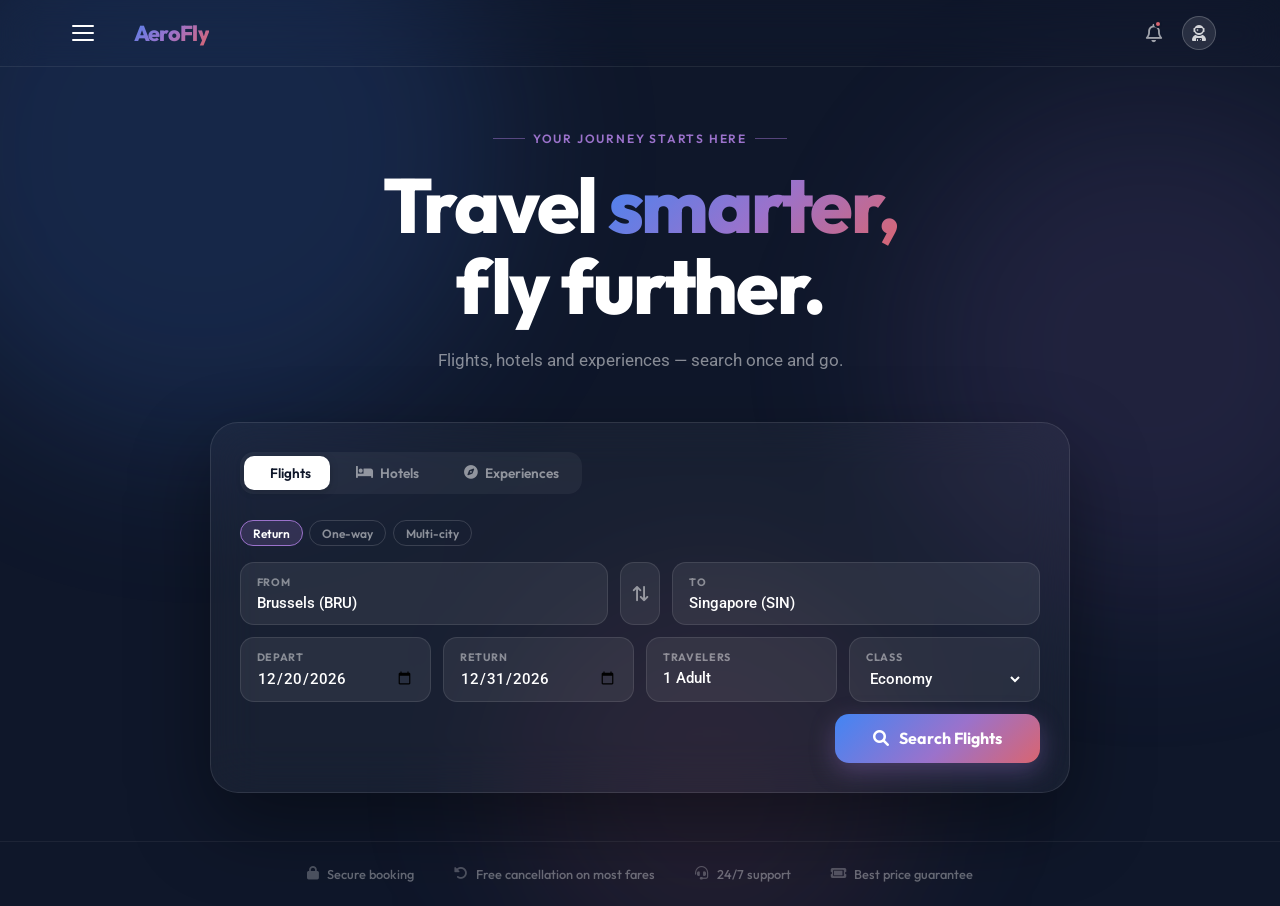
==== commit ca611daa: "Update links and styles for dreamo-fixed structure" ====
--- a/index.html
+++ b/index.html
@@ -6,7 +6,26 @@
 <title>AeroFly — Premium Travel</title>
 <link href="https://cdnjs.cloudflare.com/ajax/libs/font-awesome/6.0.0/css/all.min.css" rel="stylesheet">
 <link href="https://fonts.googleapis.com/css2?family=Outfit:wght@300;400;500;600;700;800&family=Roboto:wght@400;500;700&display=swap" rel="stylesheet">
-<link rel="stylesheet" href="css/global.css">
+<link rel="stylesheet" href="dreamo-fixed/css/global.css">
+<style>
+/* failsafe: hide dropdown until JS adds .active */
+#navDropdown {
+  position: absolute;
+  top: calc(100% + 8px);
+  left: 5%;
+  visibility: hidden;
+  opacity: 0;
+  pointer-events: none;
+  transform: translateY(-8px);
+  transition: all .25s cubic-bezier(.34,1.56,.64,1);
+  z-index: 500;
+}
+#navDropdown.active {
+  visibility: visible;
+  opacity: 1;
+  pointer-events: all;
+  transform: translateY(0);
+}
 <style>
 /* ================================================================
    INDEX — landing page only styles
@@ -450,9 +469,9 @@
       </div>
     </div>
     <div class="nav-dropdown" id="navDropdown">
-      <a href="pages/aerofly.html"><i class="fa-solid fa-plane-up" style="margin-right:8px;"></i> Flights</a>
-      <a href="pages/aerohotel.html"><i class="fa-solid fa-bed" style="margin-right:8px;"></i> Hotels</a>
-      <a href="pages/experiences.html"><i class="fa-solid fa-compass" style="margin-right:8px;"></i> Experiences</a>
+      <a href="dreamo-fixed/pages/aerofly.html"><i class="fa-solid fa-plane-up" style="margin-right:8px;"></i> Flights</a>
+      <a href="dreamo-fixed/pages/aerohotel.html"><i class="fa-solid fa-bed" style="margin-right:8px;"></i> Hotels</a>
+      <a href="dreamo-fixed/pages/experiences.html"><i class="fa-solid fa-compass" style="margin-right:8px;"></i> Experiences</a>
     </div>
     <div class="user-actions">
       <button class="icon-btn" title="Notifications">
@@ -783,7 +802,7 @@
   const guests  = document.getElementById('e-guests').value;
   const cat     = document.getElementById('e-cat').value;
   const params  = new URLSearchParams({ query, dest, date, guests, cat });
-  window.location.href = `pages/experiences.html?${params}`;
+  window.location.href = `dreamo-fixed/pages/experiences.html?${params}`;
 }
 
 // ── Navigate to flights page ───────────────────────────────────
@@ -797,7 +816,7 @@
 
   // Pass search state as URL params so the flights page can pick them up
   const params = new URLSearchParams({ from, to, depart, return: ret, pax, class: cls });
-  window.location.href = `pages/aerofly.html?${params}`;
+  window.location.href = `dreamo-fixed/pages/aerofly.html?${params}`;
 }
 
 // ── Navigate to hotels page ────────────────────────────────────
@@ -809,7 +828,7 @@
   const rooms    = document.getElementById('h-rooms').value;
 
   const params = new URLSearchParams({ dest, checkin, checkout, guests, rooms });
-  window.location.href = `pages/aerohotel.html?${params}`;
+  window.location.href = `dreamo-fixed/pages/aerohotel.html?${params}`;
 }
 </script>
 </body>
--- a/dreamo-fixed/css/global.css
+++ b/dreamo-fixed/css/global.css
@@ -0,0 +1,208 @@
+/* =================================================================
+   AeroFly — global.css  (unified design system)
+   ALL pages use this. One palette, one font stack, one header.
+================================================================= */
+
+/* -----------------------------------------------------------------
+   Design Tokens
+----------------------------------------------------------------- */
+:root {
+  /* Brand */
+  --blue:        #4285F4;
+  --purple:      #9B72CB;
+  --red:         #D96570;
+  --gradient:    linear-gradient(135deg, #4285F4 0%, #9B72CB 55%, #D96570 100%);
+
+  /* Dark scale */
+  --bg:          #0F172A;
+  --surface:     #1E293B;
+  --surface-2:   #273549;
+  --border:      rgba(255,255,255,.09);
+  --border-soft: rgba(255,255,255,.05);
+
+  /* Text */
+  --text:        #F1F5F9;
+  --text-muted:  rgba(241,245,249,.45);
+  --text-sub:    rgba(241,245,249,.25);
+
+  /* Light page surface (used inside modals / cards on hotel) */
+  --card-bg:     #1E293B;
+
+  /* Shadows */
+  --shadow-sm:   0 4px 16px rgba(0,0,0,.35);
+  --shadow-md:   0 12px 40px rgba(0,0,0,.45);
+  --shadow-glow: 0 8px 28px rgba(155,114,203,.3);
+}
+
+/* -----------------------------------------------------------------
+   Reset & Base
+----------------------------------------------------------------- */
+*, *::before, *::after { margin:0; padding:0; box-sizing:border-box; }
+
+html { scroll-behavior: smooth; }
+
+body {
+  background: var(--bg);
+  color: var(--text);
+  font-family: 'Roboto', sans-serif;
+  overflow-x: hidden;
+  min-height: 100vh;
+}
+
+h1,h2,h3,h4,h5,
+.logo,
+button,
+.outfit { font-family: 'Outfit', sans-serif; }
+
+a { text-decoration: none; color: inherit; }
+
+/* -----------------------------------------------------------------
+   HEADER  (shared across all pages)
+----------------------------------------------------------------- */
+header {
+  position: sticky;
+  top: 0;
+  z-index: 200;
+  display: flex;
+  justify-content: space-between;
+  align-items: center;
+  background: rgba(15,23,42,.88);
+  backdrop-filter: blur(18px);
+  -webkit-backdrop-filter: blur(18px);
+  padding: .85rem 5%;
+  border-bottom: 1px solid var(--border);
+}
+
+/* Logo */
+.logo {
+  font-size: 1.35rem;
+  font-weight: 800;
+  letter-spacing: -.03em;
+  background: var(--gradient);
+  -webkit-background-clip: text;
+  -webkit-text-fill-color: transparent;
+  display: flex;
+  align-items: center;
+  gap: .4rem;
+  white-space: nowrap;
+}
+.logo i { -webkit-text-fill-color: initial; font-size: 1rem; }
+
+/* Hamburger */
+.hamburger {
+  display: flex;
+  flex-direction: column;
+  gap: 5px;
+  cursor: pointer;
+  padding: 8px;
+  border-radius: 8px;
+  transition: background .2s;
+}
+.hamburger:hover { background: rgba(255,255,255,.07); }
+.hamburger span {
+  display: block;
+  width: 22px;
+  height: 2px;
+  background: var(--text);
+  border-radius: 2px;
+  transition: all .3s;
+}
+
+.logo-menu-group {
+  display: flex;
+  align-items: center;
+  gap: 1.2rem;
+}
+
+/* Dropdown nav */
+.nav-dropdown {
+  position: absolute;
+  top: calc(100% + 8px);
+  left: 5%;
+  background: rgba(15,23,42,.96);
+  backdrop-filter: blur(20px);
+  border: 1px solid var(--border);
+  border-radius: 16px;
+  box-shadow: var(--shadow-md);
+  display: none;
+  flex-direction: column;
+  min-width: 210px;
+  opacity: 0;
+  transform: translateY(-8px);
+  pointer-events: none;
+  transition: all .25s cubic-bezier(.34,1.56,.64,1);
+  overflow: hidden;
+  z-index: 500;
+}
+.nav-dropdown.active {
+  display: flex;
+  opacity: 1;
+  transform: translateY(0);
+  pointer-events: all;
+}
+.nav-dropdown a {
+  color: var(--text-muted);
+  font-family: 'Outfit', sans-serif;
+  font-weight: 500;
+  font-size: .9rem;
+  padding: .85rem 1.4rem;
+  border-bottom: 1px solid var(--border-soft);
+  transition: all .18s;
+  display: flex;
+  align-items: center;
+  gap: .7rem;
+}
+.nav-dropdown a:last-child { border-bottom: none; }
+.nav-dropdown a:hover { background: rgba(255,255,255,.05); color: var(--text); }
+.nav-dropdown a.active-link { color: white; font-weight: 700; }
+.nav-dropdown a .nav-dot {
+  width: 6px; height: 6px;
+  border-radius: 50%;
+  background: var(--gradient);
+  margin-left: auto;
+  flex-shrink: 0;
+}
+
+/* Right actions */
+.user-actions {
+  display: flex;
+  align-items: center;
+  gap: .75rem;
+}
+
+.icon-btn {
+  background: none;
+  border: none;
+  color: var(--text-muted);
+  font-size: 1.15rem;
+  cursor: pointer;
+  padding: 8px;
+  border-radius: 50%;
+  transition: all .2s;
+  position: relative;
+}
+.icon-btn:hover { background: rgba(255,255,255,.08); color: var(--text); }
+
+.notification-badge {
+  position: absolute;
+  top: 6px; right: 8px;
+  width: 8px; height: 8px;
+  background: var(--red);
+  border-radius: 50%;
+  border: 2px solid var(--bg);
+}
+
+.profile-char {
+  display: flex;
+  align-items: center;
+  justify-content: center;
+  width: 34px; height: 34px;
+  border-radius: 50%;
+  background: rgba(155,114,203,.2);
+  color: rgba(155,114,203,.9);
+  font-size: 1rem;
+  cursor: pointer;
+  border: 1.5px solid rgba(155,114,203,.3);
+  transition: transform .2s;
+}
+.profile-char:hover { transform: scale(1.05); }
